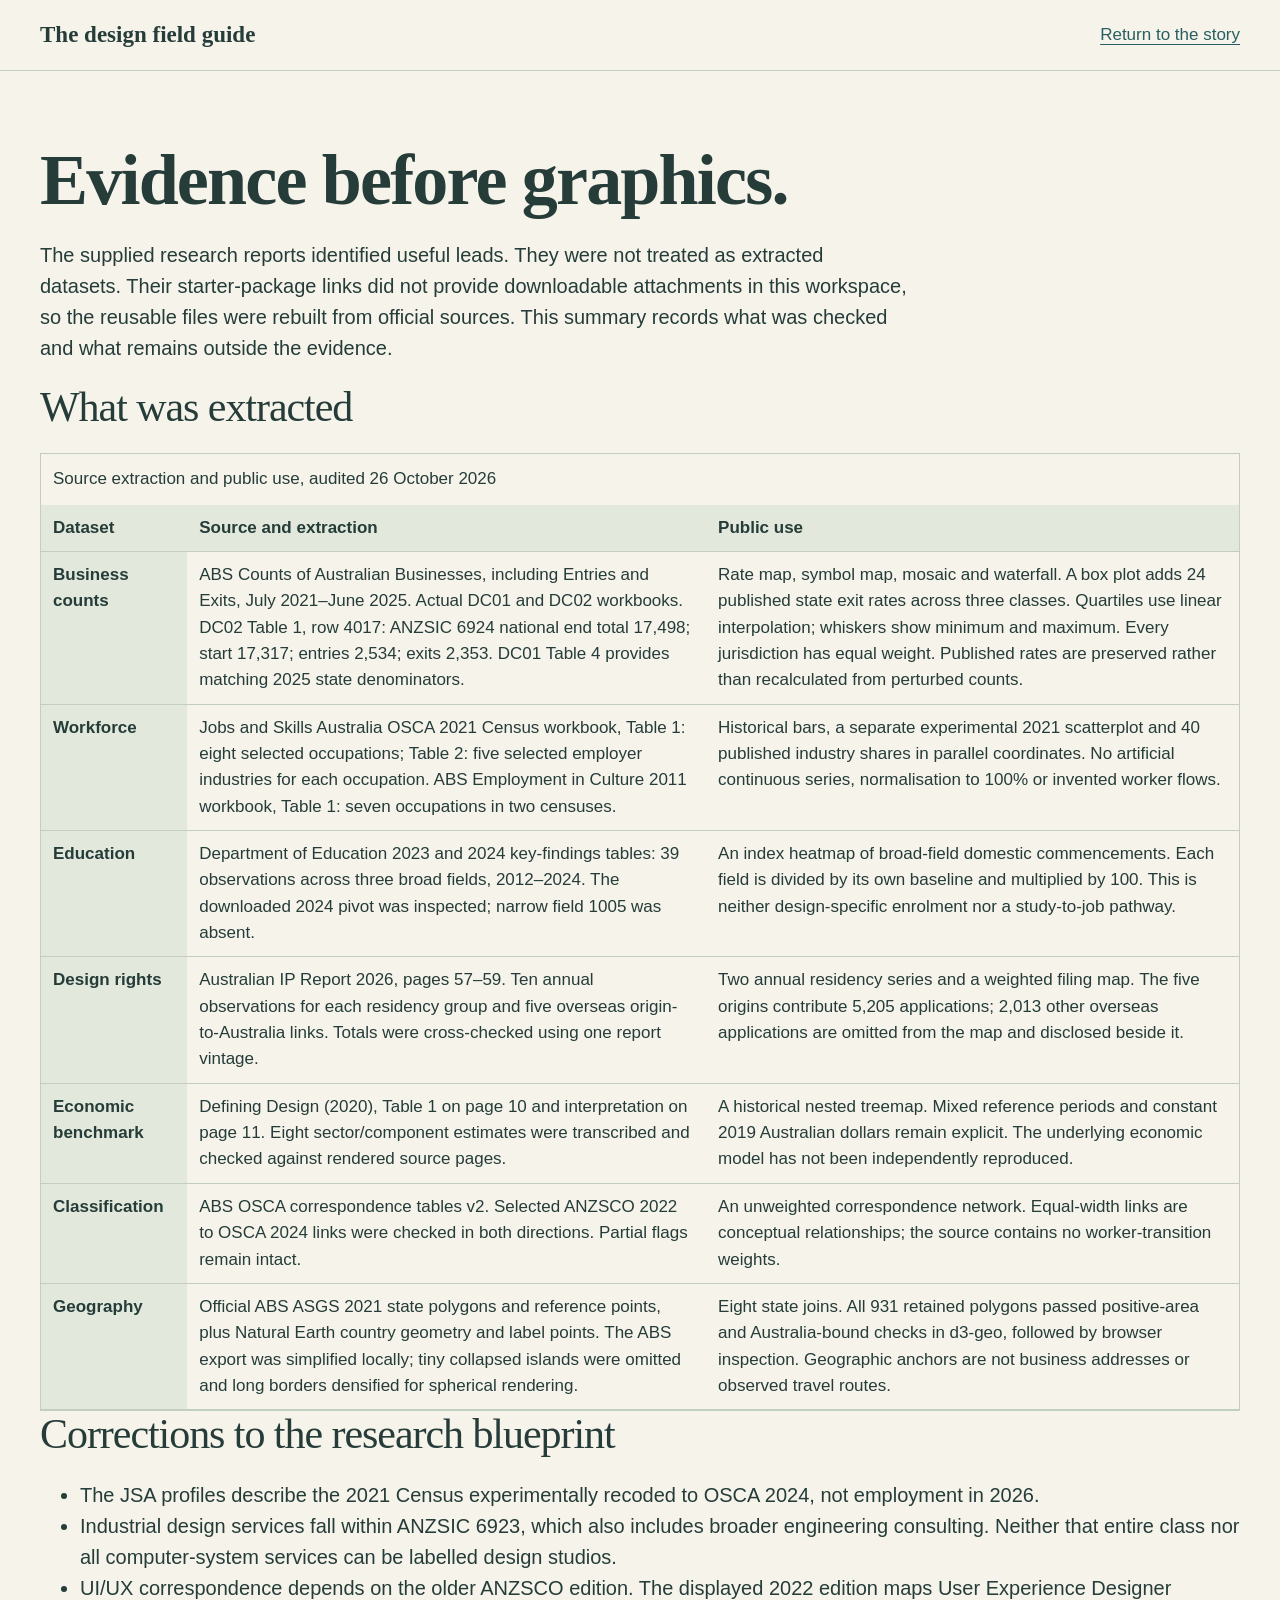
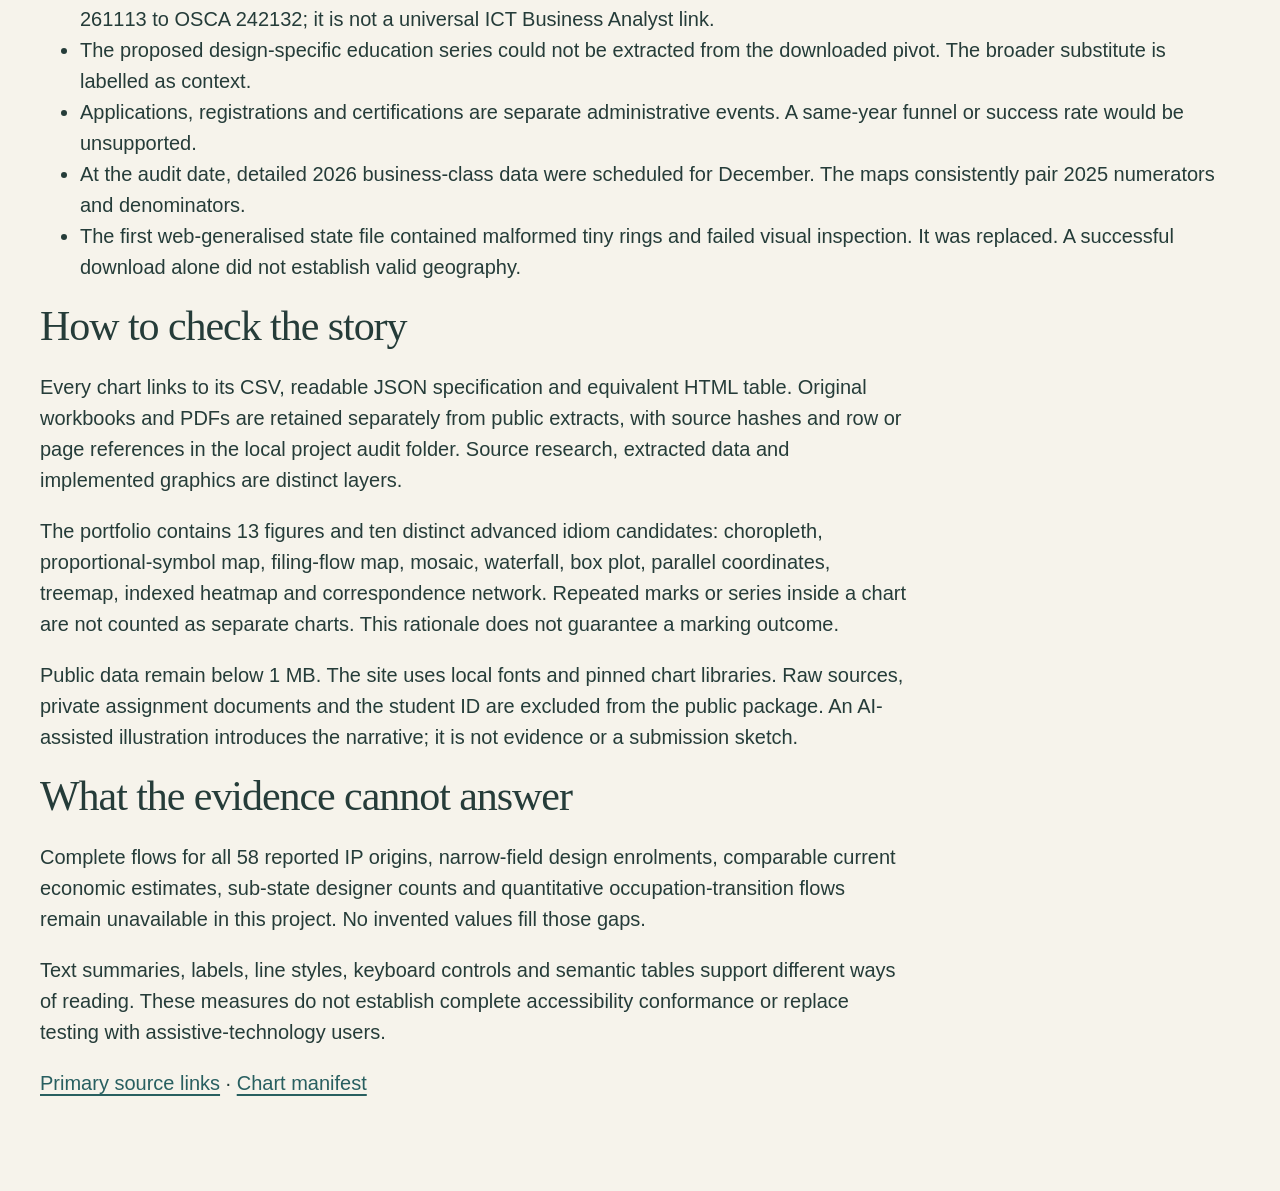
==== audit-summary.html @ c47e304c "Publish the field guide page and source documentation" ====
<!doctype html>
<html lang="en"><head><meta charset="utf-8"><meta name="viewport" content="width=device-width,initial-scale=1"><title>Evidence and limitations — Behind everyday design</title><link rel="stylesheet" href="styles.css"></head>
<body><a class="skip" href="#audit">Skip to the audit</a><header class="masthead"><a class="brand" href="index.html">The design field guide</a><a href="index.html">Return to the story</a></header>
<main id="audit" class="methods"><h1 style="font-size:clamp(42px,6vw,72px)">Evidence before graphics.</h1><p>The supplied research reports identified useful leads. They were not treated as extracted datasets. Their starter-package links did not provide downloadable attachments in this workspace, so the reusable files were rebuilt from official sources. This summary records what was checked and what remains outside the evidence.</p>
<h2>What was extracted</h2><div class="table-scroll" style="max-height:none" role="region" aria-label="Dataset provenance table" tabindex="0"><table><caption>Source extraction and public use, audited 26 October 2026</caption><thead><tr><th scope="col">Dataset</th><th scope="col">Source and extraction</th><th scope="col">Public use</th></tr></thead><tbody>
<tr><th scope="row">Business counts</th><td>ABS Counts of Australian Businesses, including Entries and Exits, July 2021–June 2025. Actual DC01 and DC02 workbooks. DC02 Table 1, row 4017: ANZSIC 6924 national end total 17,498; start 17,317; entries 2,534; exits 2,353. DC01 Table 4 provides matching 2025 state denominators.</td><td>Rate map, symbol map, mosaic and waterfall. A box plot adds 24 published state exit rates across three classes. Quartiles use linear interpolation; whiskers show minimum and maximum. Every jurisdiction has equal weight. Published rates are preserved rather than recalculated from perturbed counts.</td></tr>
<tr><th scope="row">Workforce</th><td>Jobs and Skills Australia OSCA 2021 Census workbook, Table 1: eight selected occupations; Table 2: five selected employer industries for each occupation. ABS Employment in Culture 2011 workbook, Table 1: seven occupations in two censuses.</td><td>Historical bars, a separate experimental 2021 scatterplot and 40 published industry shares in parallel coordinates. No artificial continuous series, normalisation to 100% or invented worker flows.</td></tr>
<tr><th scope="row">Education</th><td>Department of Education 2023 and 2024 key-findings tables: 39 observations across three broad fields, 2012–2024. The downloaded 2024 pivot was inspected; narrow field 1005 was absent.</td><td>An index heatmap of broad-field domestic commencements. Each field is divided by its own baseline and multiplied by 100. This is neither design-specific enrolment nor a study-to-job pathway.</td></tr>
<tr><th scope="row">Design rights</th><td>Australian IP Report 2026, pages 57–59. Ten annual observations for each residency group and five overseas origin-to-Australia links. Totals were cross-checked using one report vintage.</td><td>Two annual residency series and a weighted filing map. The five origins contribute 5,205 applications; 2,013 other overseas applications are omitted from the map and disclosed beside it.</td></tr>
<tr><th scope="row">Economic benchmark</th><td>Defining Design (2020), Table 1 on page 10 and interpretation on page 11. Eight sector/component estimates were transcribed and checked against rendered source pages.</td><td>A historical nested treemap. Mixed reference periods and constant 2019 Australian dollars remain explicit. The underlying economic model has not been independently reproduced.</td></tr>
<tr><th scope="row">Classification</th><td>ABS OSCA correspondence tables v2. Selected ANZSCO 2022 to OSCA 2024 links were checked in both directions. Partial flags remain intact.</td><td>An unweighted correspondence network. Equal-width links are conceptual relationships; the source contains no worker-transition weights.</td></tr>
<tr><th scope="row">Geography</th><td>Official ABS ASGS 2021 state polygons and reference points, plus Natural Earth country geometry and label points. The ABS export was simplified locally; tiny collapsed islands were omitted and long borders densified for spherical rendering.</td><td>Eight state joins. All 931 retained polygons passed positive-area and Australia-bound checks in d3-geo, followed by browser inspection. Geographic anchors are not business addresses or observed travel routes.</td></tr>
</tbody></table></div>
<h2>Corrections to the research blueprint</h2><ul>
<li>The JSA profiles describe the 2021 Census experimentally recoded to OSCA 2024, not employment in 2026.</li>
<li>Industrial design services fall within ANZSIC 6923, which also includes broader engineering consulting. Neither that entire class nor all computer-system services can be labelled design studios.</li>
<li>UI/UX correspondence depends on the older ANZSCO edition. The displayed 2022 edition maps User Experience Designer 261113 to OSCA 242132; it is not a universal ICT Business Analyst link.</li>
<li>The proposed design-specific education series could not be extracted from the downloaded pivot. The broader substitute is labelled as context.</li>
<li>Applications, registrations and certifications are separate administrative events. A same-year funnel or success rate would be unsupported.</li>
<li>At the audit date, detailed 2026 business-class data were scheduled for December. The maps consistently pair 2025 numerators and denominators.</li>
<li>The first web-generalised state file contained malformed tiny rings and failed visual inspection. It was replaced. A successful download alone did not establish valid geography.</li>
</ul>
<h2>How to check the story</h2><p>Every chart links to its CSV, readable JSON specification and equivalent HTML table. Original workbooks and PDFs are retained separately from public extracts, with source hashes and row or page references in the local project audit folder. Source research, extracted data and implemented graphics are distinct layers.</p><p>The portfolio contains 13 figures and ten distinct advanced idiom candidates: choropleth, proportional-symbol map, filing-flow map, mosaic, waterfall, box plot, parallel coordinates, treemap, indexed heatmap and correspondence network. Repeated marks or series inside a chart are not counted as separate charts. This rationale does not guarantee a marking outcome.</p><p>Public data remain below 1 MB. The site uses local fonts and pinned chart libraries. Raw sources, private assignment documents and the student ID are excluded from the public package. An AI-assisted illustration introduces the narrative; it is not evidence or a submission sketch.</p><h2>What the evidence cannot answer</h2><p>Complete flows for all 58 reported IP origins, narrow-field design enrolments, comparable current economic estimates, sub-state designer counts and quantitative occupation-transition flows remain unavailable in this project. No invented values fill those gaps.</p><p>Text summaries, labels, line styles, keyboard controls and semantic tables support different ways of reading. These measures do not establish complete accessibility conformance or replace testing with assistive-technology users.</p><p><a href="index.html#sources">Primary source links</a> · <a href="chart-manifest.json">Chart manifest</a></p></main></body></html>
---- styles.css ----
@font-face{font-family:Alegreya;src:url('assets/Alegreya-variable.ttf') format('truetype');font-weight:100 900;font-display:swap}
@font-face{font-family:'Source Sans 3';src:url('assets/SourceSans3-Regular.ttf') format('truetype');font-weight:400;font-display:swap}
:root{--ink:#253c39;--muted:#50615b;--accent:#285f60;--ochre:#956125;--plum:#775264;--paper:#f6f3eb;--plate:#fffdf7;--sage:#e2e8dc;--rose:#eee1d9;--line:#c2cdc3;--heading:Alegreya,Georgia,serif;--body:'Source Sans 3',sans-serif}
*{box-sizing:border-box}html{scroll-behavior:auto;scroll-padding-top:24px;scrollbar-color:#7a8d81 var(--paper)}body{margin:0;background:var(--paper);color:var(--ink);font:22px/1.55 var(--body);caret-color:var(--accent)}::selection{color:#fffdf7;background:var(--accent)}a{color:var(--accent);text-underline-offset:4px}a:hover{text-decoration-thickness:2px}a:focus-visible,summary:focus-visible,select:focus-visible,[tabindex]:focus-visible{outline:3px solid var(--ochre);outline-offset:5px}.skip{position:absolute;left:1rem;top:-100px;background:var(--plate);padding:12px;z-index:20}.skip:focus{top:1rem}.masthead,main,footer{max-width:1440px;margin:auto}.masthead{display:flex;align-items:center;justify-content:space-between;gap:24px;margin-inline:auto;padding:22px 40px;border-bottom:1px solid var(--line);font-size:17px}.brand{font:600 23px var(--heading);color:var(--ink);text-decoration:none}.masthead>span{color:var(--muted)}
h1,h2,h3{font-family:var(--heading);font-weight:500;line-height:1.12;letter-spacing:-.025em;margin:0 0 22px;text-wrap:balance}h1{font-size:clamp(64px,6.6vw,96px);line-height:1.04;font-weight:550}h1 em{color:var(--accent);font-style:normal}h2{font-size:clamp(38px,4vw,58px)}h3{font-size:33px;line-height:1.2}.hero{display:grid;grid-template-columns:.9fr 1.1fr;gap:56px;align-items:center;padding:64px 40px 56px}.hero-copy>p{max-width:40ch}.subtitle{font-size:20px;margin:24px 0;color:var(--muted)}.dek{font-size:27px;line-height:1.4;margin:24px 0}.hero-copy>p:not(.dek):not(.subtitle){font-size:21px}.hero-art{margin:0}.hero-art img{display:block;width:100%;height:640px;object-fit:cover;object-position:51% center}.hero-art figcaption{font-size:15px;max-width:52ch;margin-top:10px}.jump{display:inline-block;font-weight:bold;text-decoration:none;border-bottom:1px solid var(--accent);padding:12px 0;margin-top:6px;font-size:20px}.jump span{margin-left:12px}.chapters{display:flex;flex-wrap:wrap;gap:12px 28px;align-items:center;border-block:1px solid var(--line);padding:20px 40px;font-size:19px}.chapters>span{font-family:var(--heading);color:var(--muted);margin-right:auto}.chapters a{color:var(--ink);text-decoration:none;padding:3px 0}.chapters a:hover{text-decoration:underline}.intro{padding:52px 40px;background:var(--sage);margin-top:48px}.intro-lead{display:grid;grid-template-columns:1fr 1.35fr;gap:64px;align-items:center}.intro-lead p{max-width:55ch;margin:0}.intro h2{margin:0}.definitions{display:grid;grid-template-columns:repeat(3,1fr);gap:44px;margin:40px 0 28px}.definitions>div{border-top:1px solid #a7b8a8;padding-top:20px}.definitions dt{font:500 29px/1.3 var(--heading)}.definitions dt span{display:block;font:18px var(--body);color:var(--muted);margin-top:10px}.definitions dd{margin:14px 0 0;font-size:21px}.definition-rule{font-size:19px;margin:0;border-top:1px solid #a7b8a8;padding-top:20px}.chapter{padding:88px 40px 0}.chapter-head{max-width:1000px;margin:0 0 44px}.chapter-head h2{max-width:22ch}.chapter-head p{max-width:65ch;font-size:24px;margin-bottom:0}.two{display:grid;grid-template-columns:minmax(0,1fr) minmax(0,1fr);gap:36px;align-items:start}.chart-card{min-width:0;background:var(--plate);padding:28px 24px 22px;border-top:1px solid var(--ink);margin-bottom:32px}.chart-card>p{font-size:21px;margin-top:0;max-width:68ch}.chart-card h3{margin-bottom:14px;max-width:38ch}.chart-card .figure-meta{font-size:17px;color:var(--muted);margin-bottom:20px}.wide{padding:32px;}.how{font-size:19px!important;color:var(--muted);max-width:72ch}.chart-card>figure{margin:24px 0 0}.chart{width:100%;min-height:240px}.chart svg{display:block;max-width:100%;height:auto}.vega-embed{width:100%;padding:0!important}.vega-embed summary{display:none}figcaption{font-size:18px;line-height:1.55;color:var(--muted);margin-top:18px;max-width:78ch}figcaption a{color:var(--accent)}.quiet{color:var(--muted);font-size:18px}.note{padding:24px 28px;margin:0 0 36px;background:var(--sage);font-size:20px;line-height:1.55;max-width:80ch}.emphasis{background:var(--rose)}.margin-note{font-size:19px!important;border-top:1px solid var(--line);padding-top:16px;color:var(--muted);margin-bottom:0}.bridge{font:400 27px/1.45 var(--heading);max-width:55ch;margin:8px 0 0;padding:24px 0;border-bottom:1px solid var(--line);color:var(--accent)}.chart-tools{border-top:1px solid var(--line);margin-top:20px;padding-top:10px;font-size:18px}.chart-tools>p{display:flex;gap:18px;flex-wrap:wrap;margin:10px 0 0}.chart-tools summary,.economy-key summary{cursor:pointer;color:var(--accent);font-weight:bold;padding:8px 0;min-height:44px}.table-scroll{max-width:100%;overflow:auto;margin-top:14px;max-height:440px;border:1px solid var(--line)}table{border-collapse:collapse;width:100%;font-size:17px;font-variant-numeric:tabular-nums}th,td{text-align:left;padding:10px 12px;vertical-align:top;border-bottom:1px solid var(--line)}th{background:var(--sage);position:sticky;top:0;z-index:1}td{min-width:65px}caption{text-align:left;padding:12px}.control{display:flex;gap:12px;align-items:center;flex-wrap:wrap;font-size:19px;margin:24px 0;padding:16px 0;border-block:1px solid var(--line)}.control label{font-weight:bold}select{font:inherit;max-width:100%;min-height:48px;padding:10px 32px 10px 12px;border:1px solid #6d8577;border-radius:0;background:var(--plate);color:var(--ink)}.control span{color:var(--muted);font-size:18px;flex:1;min-width:220px}.origin-list{display:grid;grid-template-columns:repeat(5,1fr);gap:20px;border-top:1px solid var(--line);margin-top:22px}.origin-list p{display:flex;flex-direction:column;font-size:18px;margin:18px 0 0}.origin-list b{font-family:var(--heading);font-weight:500;font-size:32px}.economy-key{font-size:18px;margin-top:16px;max-width:76ch}.economy-key p{margin:8px 0}.closing{background:var(--ink);color:var(--plate);padding:56px;margin-top:56px}.closing h2{max-width:25ch}.closing p{max-width:64ch;font-size:24px}.closing p:last-child{margin-bottom:0}.methods{padding:72px 40px;font-size:20px}.methods>p{max-width:78ch}.methods h3{font-size:28px;margin-top:22px}.methods h2{font-size:42px}.methods .two p{max-width:62ch}.source-register{margin-top:32px;border-block:1px solid var(--line);padding:18px 0;max-width:90ch}.source-register summary{cursor:pointer;font-weight:bold;min-height:44px}.source-register li{margin:14px 0}.source-register ol{padding-left:26px}footer{border-top:1px solid var(--line);display:flex;justify-content:space-between;align-items:center;gap:20px;padding:26px 40px;font-size:17px}footer>span{font-family:var(--heading);font-size:21px}footer p{margin:0}.chart-error{padding:20px;background:var(--rose);border:1px solid var(--ochre);font-size:19px}#vega-tooltip-element{font-family:var(--body);font-size:18px!important;max-width:min(380px,90vw);color:var(--ink)}
@media(max-width:1199px){.two{grid-template-columns:1fr}.masthead>span{display:none}.hero{gap:32px}.hero-art img{height:580px}.chapter{padding-top:64px}.chart-card{padding:26px}.origin-list{grid-template-columns:repeat(3,1fr)}}
@media(max-width:900px){.hero{grid-template-columns:1fr;padding-top:40px;gap:30px}.hero h1{font-size:clamp(64px,9vw,84px)}.hero h1 br{display:none}.hero h1 br:after{content:' '}.hero-copy>p{max-width:60ch}.hero-art img{height:auto;aspect-ratio:3/2}.intro-lead{grid-template-columns:1fr;gap:24px}.intro-lead br{display:none}.intro h2{max-width:20ch}.definitions{gap:24px}.chapter-head p{font-size:23px}}
@media(max-width:650px){.definitions{grid-template-columns:1fr;gap:20px}.definitions dt span{display:inline;margin-left:12px}.definitions dd{margin-top:8px}.chapters>span{flex-basis:100%}.chapter-head{margin-bottom:28px}.chart-card{padding:22px 18px}.chart-card h3{font-size:30px}.closing{padding:32px}.origin-list{grid-template-columns:repeat(2,1fr)}.control{display:block}.control select{margin:10px 0}.control span{display:block}.methods{font-size:20px}footer{align-items:start;flex-direction:column;gap:10px}}
@media(max-width:520px){body{font-size:20px}.masthead,.hero,.chapters,.intro,.chapter,.methods,footer{padding-left:20px;padding-right:20px}.masthead{font-size:16px;gap:20px}.brand{font-size:21px;max-width:145px}.masthead>a:last-child{max-width:100px;text-align:right}.hero h1{font-size:66px}.hero h1 br{display:initial}.hero .subtitle{font-size:19px}.dek{font-size:24px}.hero-art figcaption{font-size:15px}.hero{padding-bottom:32px}.intro{margin-top:32px;padding-block:32px}.chapter{padding-top:54px}.chart-card{padding:22px 12px}.chart-card>p{font-size:20px}.chart-card h3{font-size:28px}.note{padding:20px;font-size:19px}.bridge{font-size:25px}.closing{padding:28px 24px}.closing p{font-size:22px}.methods h2{font-size:36px}.origin-list b{font-size:30px}}
@media(prefers-reduced-motion:reduce){html{scroll-behavior:auto}}
@media print{.chapters,.control,.chart-tools,.skip,.jump{display:none}.two{display:block}.chart-card{break-inside:avoid;margin-bottom:25px}.chapter{padding-top:20px}.hero{padding-top:20px}.hero-art img{height:300px}h1{font-size:70px}body{background:white}.closing{background:var(--sage);color:var(--ink)}}

.economy-key{padding:18px 0;border-bottom:1px solid var(--line)}
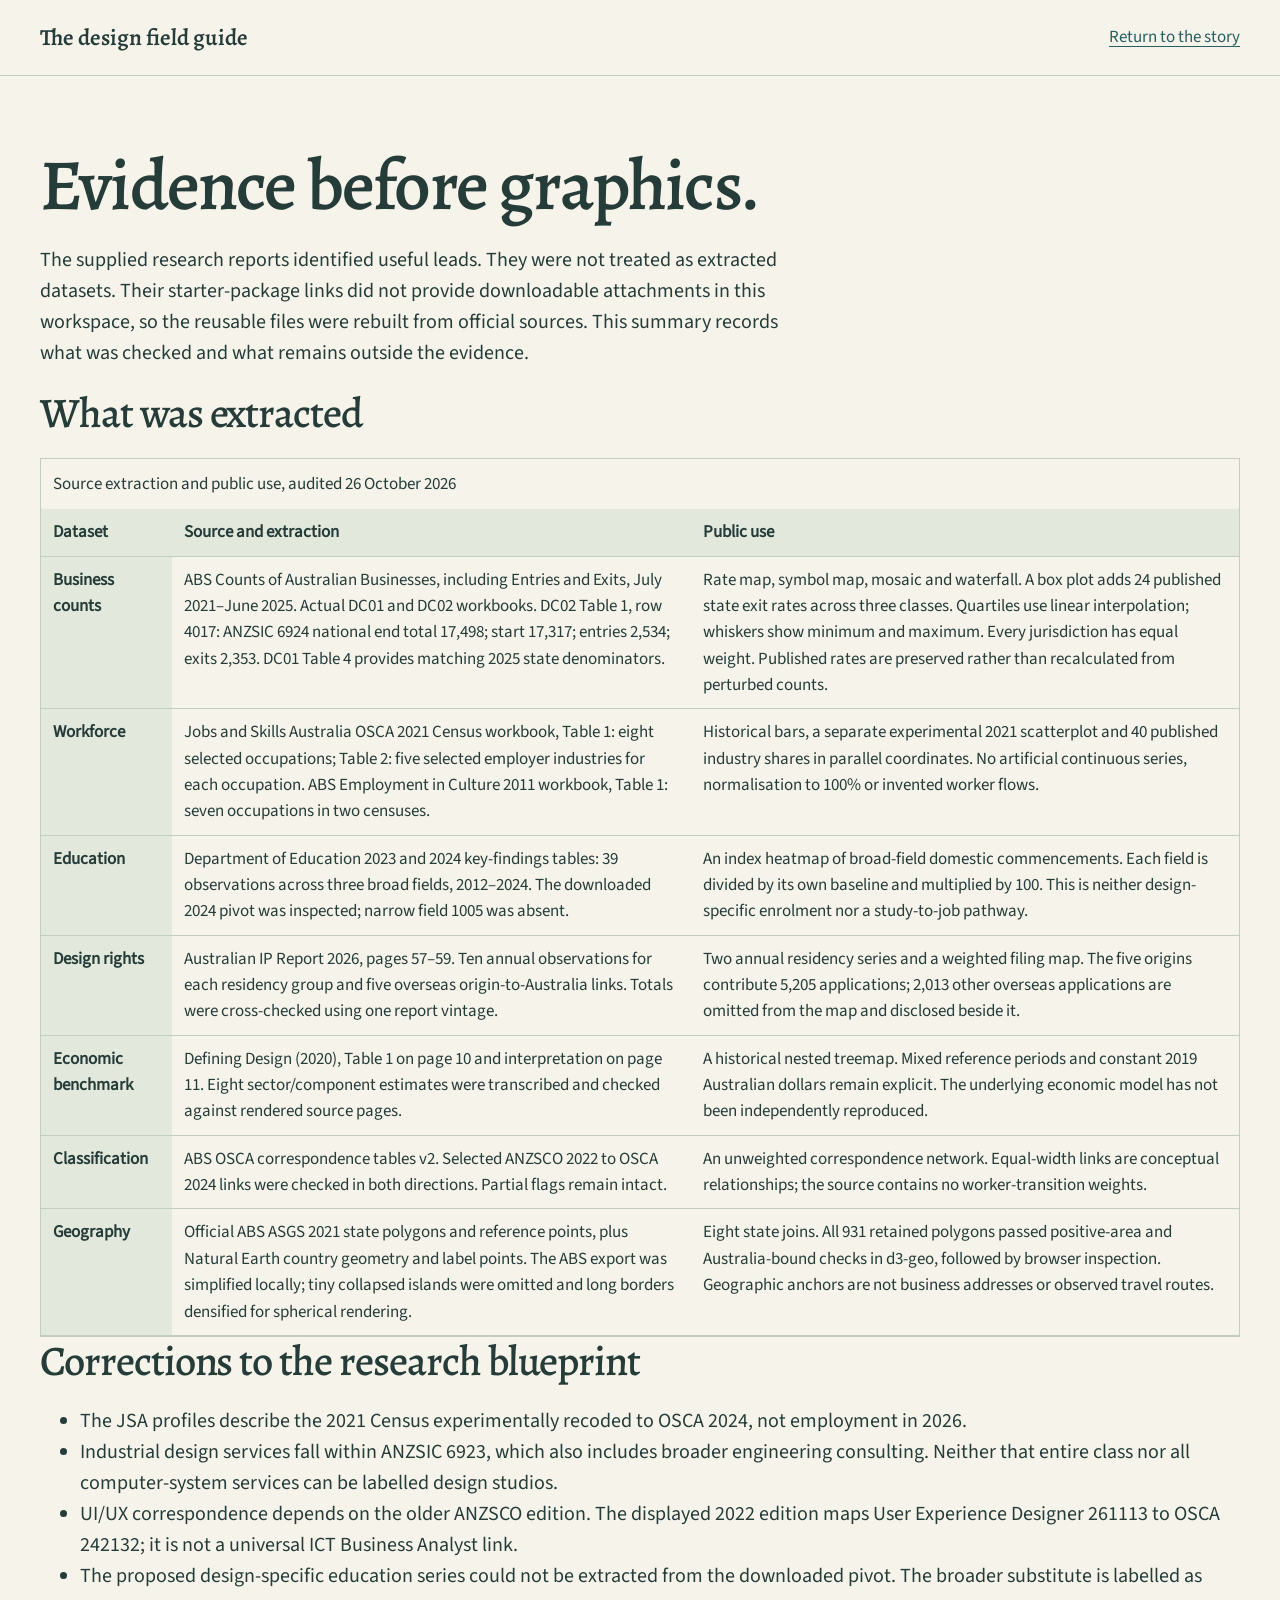
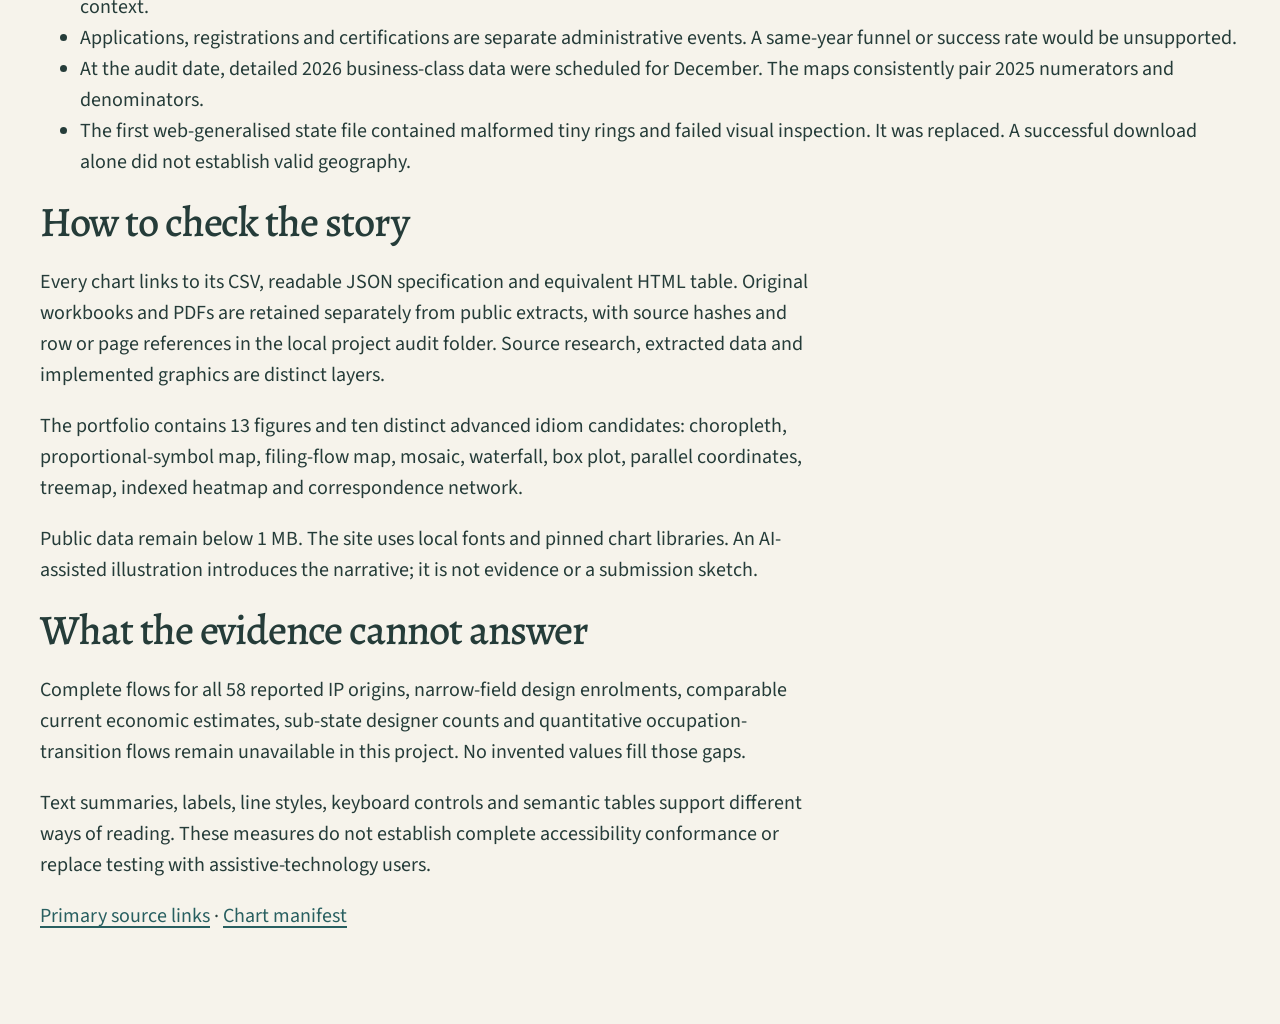
==== commit 83cfc023: "Simplify the public methodology summary" ====
--- a/audit-summary.html
+++ b/audit-summary.html
@@ -20,4 +20,4 @@
 <li>At the audit date, detailed 2026 business-class data were scheduled for December. The maps consistently pair 2025 numerators and denominators.</li>
 <li>The first web-generalised state file contained malformed tiny rings and failed visual inspection. It was replaced. A successful download alone did not establish valid geography.</li>
 </ul>
-<h2>How to check the story</h2><p>Every chart links to its CSV, readable JSON specification and equivalent HTML table. Original workbooks and PDFs are retained separately from public extracts, with source hashes and row or page references in the local project audit folder. Source research, extracted data and implemented graphics are distinct layers.</p><p>The portfolio contains 13 figures and ten distinct advanced idiom candidates: choropleth, proportional-symbol map, filing-flow map, mosaic, waterfall, box plot, parallel coordinates, treemap, indexed heatmap and correspondence network. Repeated marks or series inside a chart are not counted as separate charts. This rationale does not guarantee a marking outcome.</p><p>Public data remain below 1 MB. The site uses local fonts and pinned chart libraries. Raw sources, private assignment documents and the student ID are excluded from the public package. An AI-assisted illustration introduces the narrative; it is not evidence or a submission sketch.</p><h2>What the evidence cannot answer</h2><p>Complete flows for all 58 reported IP origins, narrow-field design enrolments, comparable current economic estimates, sub-state designer counts and quantitative occupation-transition flows remain unavailable in this project. No invented values fill those gaps.</p><p>Text summaries, labels, line styles, keyboard controls and semantic tables support different ways of reading. These measures do not establish complete accessibility conformance or replace testing with assistive-technology users.</p><p><a href="index.html#sources">Primary source links</a> · <a href="chart-manifest.json">Chart manifest</a></p></main></body></html>
+<h2>How to check the story</h2><p>Every chart links to its CSV, readable JSON specification and equivalent HTML table. Original workbooks and PDFs are retained separately from public extracts, with source hashes and row or page references in the local project audit folder. Source research, extracted data and implemented graphics are distinct layers.</p><p>The portfolio contains 13 figures and ten distinct advanced idiom candidates: choropleth, proportional-symbol map, filing-flow map, mosaic, waterfall, box plot, parallel coordinates, treemap, indexed heatmap and correspondence network.</p><p>Public data remain below 1 MB. The site uses local fonts and pinned chart libraries. An AI-assisted illustration introduces the narrative; it is not evidence or a submission sketch.</p><h2>What the evidence cannot answer</h2><p>Complete flows for all 58 reported IP origins, narrow-field design enrolments, comparable current economic estimates, sub-state designer counts and quantitative occupation-transition flows remain unavailable in this project. No invented values fill those gaps.</p><p>Text summaries, labels, line styles, keyboard controls and semantic tables support different ways of reading. These measures do not establish complete accessibility conformance or replace testing with assistive-technology users.</p><p><a href="index.html#sources">Primary source links</a> · <a href="chart-manifest.json">Chart manifest</a></p></main></body></html>
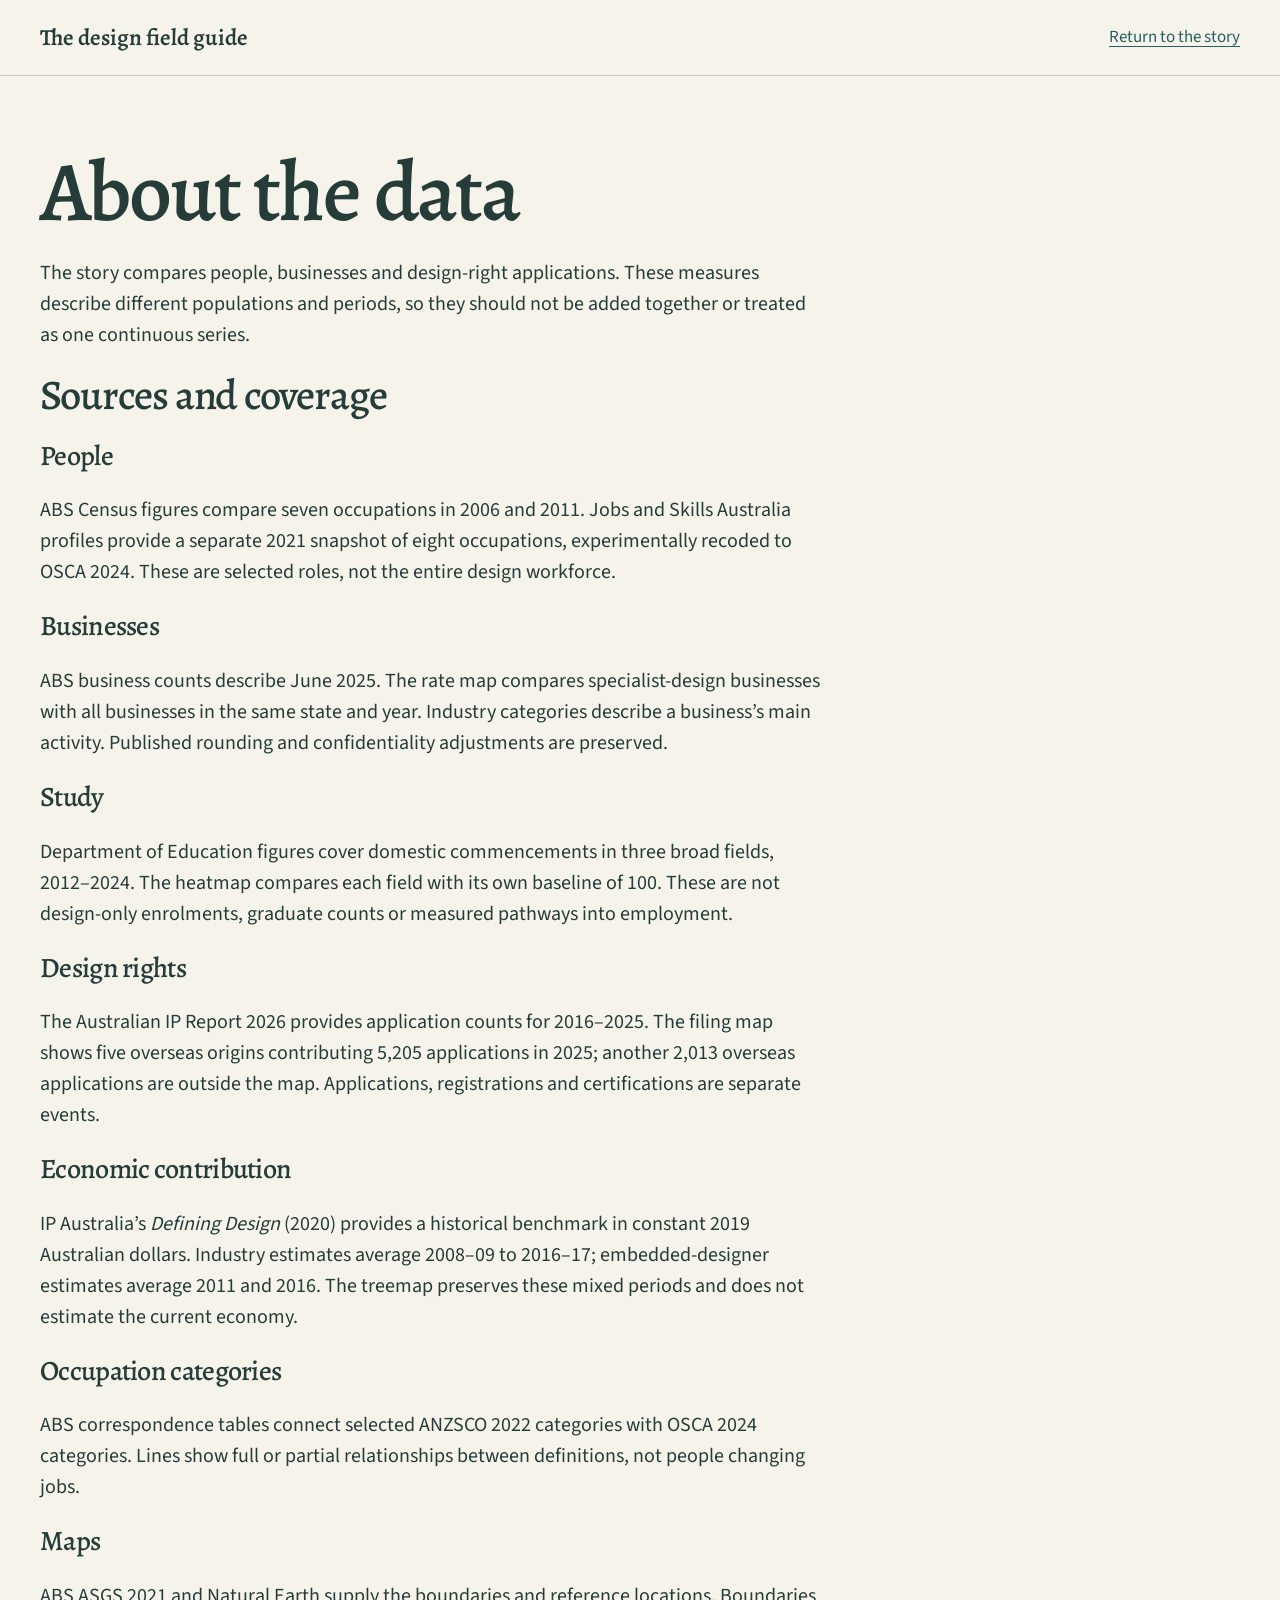
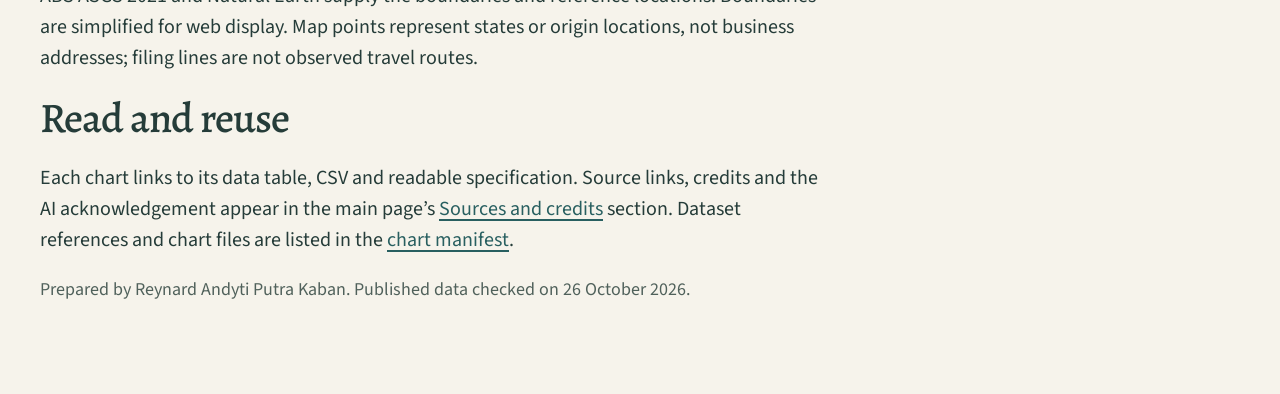
==== commit c71edfc0: "Simplify the public data notes and retain essential limitations" ====
--- a/audit-summary.html
+++ b/audit-summary.html
@@ -1,23 +1,25 @@
 <!doctype html>
-<html lang="en"><head><meta charset="utf-8"><meta name="viewport" content="width=device-width,initial-scale=1"><title>Evidence and limitations — Behind everyday design</title><link rel="stylesheet" href="styles.css"></head>
-<body><a class="skip" href="#audit">Skip to the audit</a><header class="masthead"><a class="brand" href="index.html">The design field guide</a><a href="index.html">Return to the story</a></header>
-<main id="audit" class="methods"><h1 style="font-size:clamp(42px,6vw,72px)">Evidence before graphics.</h1><p>The supplied research reports identified useful leads. They were not treated as extracted datasets. Their starter-package links did not provide downloadable attachments in this workspace, so the reusable files were rebuilt from official sources. This summary records what was checked and what remains outside the evidence.</p>
-<h2>What was extracted</h2><div class="table-scroll" style="max-height:none" role="region" aria-label="Dataset provenance table" tabindex="0"><table><caption>Source extraction and public use, audited 26 October 2026</caption><thead><tr><th scope="col">Dataset</th><th scope="col">Source and extraction</th><th scope="col">Public use</th></tr></thead><tbody>
-<tr><th scope="row">Business counts</th><td>ABS Counts of Australian Businesses, including Entries and Exits, July 2021–June 2025. Actual DC01 and DC02 workbooks. DC02 Table 1, row 4017: ANZSIC 6924 national end total 17,498; start 17,317; entries 2,534; exits 2,353. DC01 Table 4 provides matching 2025 state denominators.</td><td>Rate map, symbol map, mosaic and waterfall. A box plot adds 24 published state exit rates across three classes. Quartiles use linear interpolation; whiskers show minimum and maximum. Every jurisdiction has equal weight. Published rates are preserved rather than recalculated from perturbed counts.</td></tr>
-<tr><th scope="row">Workforce</th><td>Jobs and Skills Australia OSCA 2021 Census workbook, Table 1: eight selected occupations; Table 2: five selected employer industries for each occupation. ABS Employment in Culture 2011 workbook, Table 1: seven occupations in two censuses.</td><td>Historical bars, a separate experimental 2021 scatterplot and 40 published industry shares in parallel coordinates. No artificial continuous series, normalisation to 100% or invented worker flows.</td></tr>
-<tr><th scope="row">Education</th><td>Department of Education 2023 and 2024 key-findings tables: 39 observations across three broad fields, 2012–2024. The downloaded 2024 pivot was inspected; narrow field 1005 was absent.</td><td>An index heatmap of broad-field domestic commencements. Each field is divided by its own baseline and multiplied by 100. This is neither design-specific enrolment nor a study-to-job pathway.</td></tr>
-<tr><th scope="row">Design rights</th><td>Australian IP Report 2026, pages 57–59. Ten annual observations for each residency group and five overseas origin-to-Australia links. Totals were cross-checked using one report vintage.</td><td>Two annual residency series and a weighted filing map. The five origins contribute 5,205 applications; 2,013 other overseas applications are omitted from the map and disclosed beside it.</td></tr>
-<tr><th scope="row">Economic benchmark</th><td>Defining Design (2020), Table 1 on page 10 and interpretation on page 11. Eight sector/component estimates were transcribed and checked against rendered source pages.</td><td>A historical nested treemap. Mixed reference periods and constant 2019 Australian dollars remain explicit. The underlying economic model has not been independently reproduced.</td></tr>
-<tr><th scope="row">Classification</th><td>ABS OSCA correspondence tables v2. Selected ANZSCO 2022 to OSCA 2024 links were checked in both directions. Partial flags remain intact.</td><td>An unweighted correspondence network. Equal-width links are conceptual relationships; the source contains no worker-transition weights.</td></tr>
-<tr><th scope="row">Geography</th><td>Official ABS ASGS 2021 state polygons and reference points, plus Natural Earth country geometry and label points. The ABS export was simplified locally; tiny collapsed islands were omitted and long borders densified for spherical rendering.</td><td>Eight state joins. All 931 retained polygons passed positive-area and Australia-bound checks in d3-geo, followed by browser inspection. Geographic anchors are not business addresses or observed travel routes.</td></tr>
-</tbody></table></div>
-<h2>Corrections to the research blueprint</h2><ul>
-<li>The JSA profiles describe the 2021 Census experimentally recoded to OSCA 2024, not employment in 2026.</li>
-<li>Industrial design services fall within ANZSIC 6923, which also includes broader engineering consulting. Neither that entire class nor all computer-system services can be labelled design studios.</li>
-<li>UI/UX correspondence depends on the older ANZSCO edition. The displayed 2022 edition maps User Experience Designer 261113 to OSCA 242132; it is not a universal ICT Business Analyst link.</li>
-<li>The proposed design-specific education series could not be extracted from the downloaded pivot. The broader substitute is labelled as context.</li>
-<li>Applications, registrations and certifications are separate administrative events. A same-year funnel or success rate would be unsupported.</li>
-<li>At the audit date, detailed 2026 business-class data were scheduled for December. The maps consistently pair 2025 numerators and denominators.</li>
-<li>The first web-generalised state file contained malformed tiny rings and failed visual inspection. It was replaced. A successful download alone did not establish valid geography.</li>
-</ul>
-<h2>How to check the story</h2><p>Every chart links to its CSV, readable JSON specification and equivalent HTML table. Original workbooks and PDFs are retained separately from public extracts, with source hashes and row or page references in the local project audit folder. Source research, extracted data and implemented graphics are distinct layers.</p><p>The portfolio contains 13 figures and ten distinct advanced idiom candidates: choropleth, proportional-symbol map, filing-flow map, mosaic, waterfall, box plot, parallel coordinates, treemap, indexed heatmap and correspondence network.</p><p>Public data remain below 1 MB. The site uses local fonts and pinned chart libraries. An AI-assisted illustration introduces the narrative; it is not evidence or a submission sketch.</p><h2>What the evidence cannot answer</h2><p>Complete flows for all 58 reported IP origins, narrow-field design enrolments, comparable current economic estimates, sub-state designer counts and quantitative occupation-transition flows remain unavailable in this project. No invented values fill those gaps.</p><p>Text summaries, labels, line styles, keyboard controls and semantic tables support different ways of reading. These measures do not establish complete accessibility conformance or replace testing with assistive-technology users.</p><p><a href="index.html#sources">Primary source links</a> · <a href="chart-manifest.json">Chart manifest</a></p></main></body></html>
+<html lang="en"><head><meta charset="utf-8"><meta name="viewport" content="width=device-width,initial-scale=1"><title>About the data: Behind everyday design</title><link rel="stylesheet" href="styles.css"></head>
+<body><a class="skip" href="#about-data">Skip to the data notes</a><header class="masthead"><a class="brand" href="index.html">The design field guide</a><a href="index.html">Return to the story</a></header>
+<main id="about-data" class="methods data-guide">
+<h1>About the data</h1>
+<p>The story compares people, businesses and design-right applications. These measures describe different populations and periods, so they should not be added together or treated as one continuous series.</p>
+<h2>Sources and coverage</h2>
+<h3>People</h3>
+<p>ABS Census figures compare seven occupations in 2006 and 2011. Jobs and Skills Australia profiles provide a separate 2021 snapshot of eight occupations, experimentally recoded to OSCA 2024. These are selected roles, not the entire design workforce.</p>
+<h3>Businesses</h3>
+<p>ABS business counts describe June 2025. The rate map compares specialist-design businesses with all businesses in the same state and year. Industry categories describe a business’s main activity. Published rounding and confidentiality adjustments are preserved.</p>
+<h3>Study</h3>
+<p>Department of Education figures cover domestic commencements in three broad fields, 2012–2024. The heatmap compares each field with its own baseline of 100. These are not design-only enrolments, graduate counts or measured pathways into employment.</p>
+<h3>Design rights</h3>
+<p>The Australian IP Report 2026 provides application counts for 2016–2025. The filing map shows five overseas origins contributing 5,205 applications in 2025; another 2,013 overseas applications are outside the map. Applications, registrations and certifications are separate events.</p>
+<h3>Economic contribution</h3>
+<p>IP Australia’s <em>Defining Design</em> (2020) provides a historical benchmark in constant 2019 Australian dollars. Industry estimates average 2008–09 to 2016–17; embedded-designer estimates average 2011 and 2016. The treemap preserves these mixed periods and does not estimate the current economy.</p>
+<h3>Occupation categories</h3>
+<p>ABS correspondence tables connect selected ANZSCO 2022 categories with OSCA 2024 categories. Lines show full or partial relationships between definitions, not people changing jobs.</p>
+<h3>Maps</h3>
+<p>ABS ASGS 2021 and Natural Earth supply the boundaries and reference locations. Boundaries are simplified for web display. Map points represent states or origin locations, not business addresses; filing lines are not observed travel routes.</p>
+<h2>Read and reuse</h2>
+<p>Each chart links to its data table, CSV and readable specification. Source links, credits and the AI acknowledgement appear in the main page’s <a href="index.html#sources">Sources and credits</a> section. Dataset references and chart files are listed in the <a href="chart-manifest.json">chart manifest</a>.</p>
+<p class="quiet">Prepared by Reynard Andyti Putra Kaban. Published data checked on 26 October 2026.</p>
+</main></body></html>
--- a/styles.css
+++ b/styles.css
@@ -11,3 +11,14 @@
 @media print{.chapters,.control,.chart-tools,.skip,.jump{display:none}.two{display:block}.chart-card{break-inside:avoid;margin-bottom:25px}.chapter{padding-top:20px}.hero{padding-top:20px}.hero-art img{height:300px}h1{font-size:70px}body{background:white}.closing{background:var(--sage);color:var(--ink)}}
 
 .economy-key{padding:18px 0;border-bottom:1px solid var(--line)}
+
+/* Exact values stay readable when geographic symbols or area cells are small. */
+.chart-reading-note{margin-top:18px;padding-top:16px;border-top:1px solid var(--line);font-size:18px;color:var(--muted);max-width:76ch}
+.chart-reading-note p{margin:0 0 10px}
+.map-counts{margin:0;font-variant-numeric:tabular-nums;color:var(--ink)}
+.map-counts>div{display:grid;grid-template-columns:minmax(0,1fr) auto;gap:16px;padding:6px 0;border-bottom:1px solid var(--line)}
+.map-counts dd{margin:0;font-weight:bold}
+.data-link{display:block;max-width:100%;min-height:44px;padding:10px 0;border:0;background:transparent;color:var(--accent);font:inherit;text-align:left;text-decoration:underline;text-underline-offset:4px;cursor:pointer}
+.data-link:hover{text-decoration-thickness:2px}
+.data-link:focus-visible{outline:3px solid var(--ochre);outline-offset:5px}
+@media print{.data-link{display:none}}
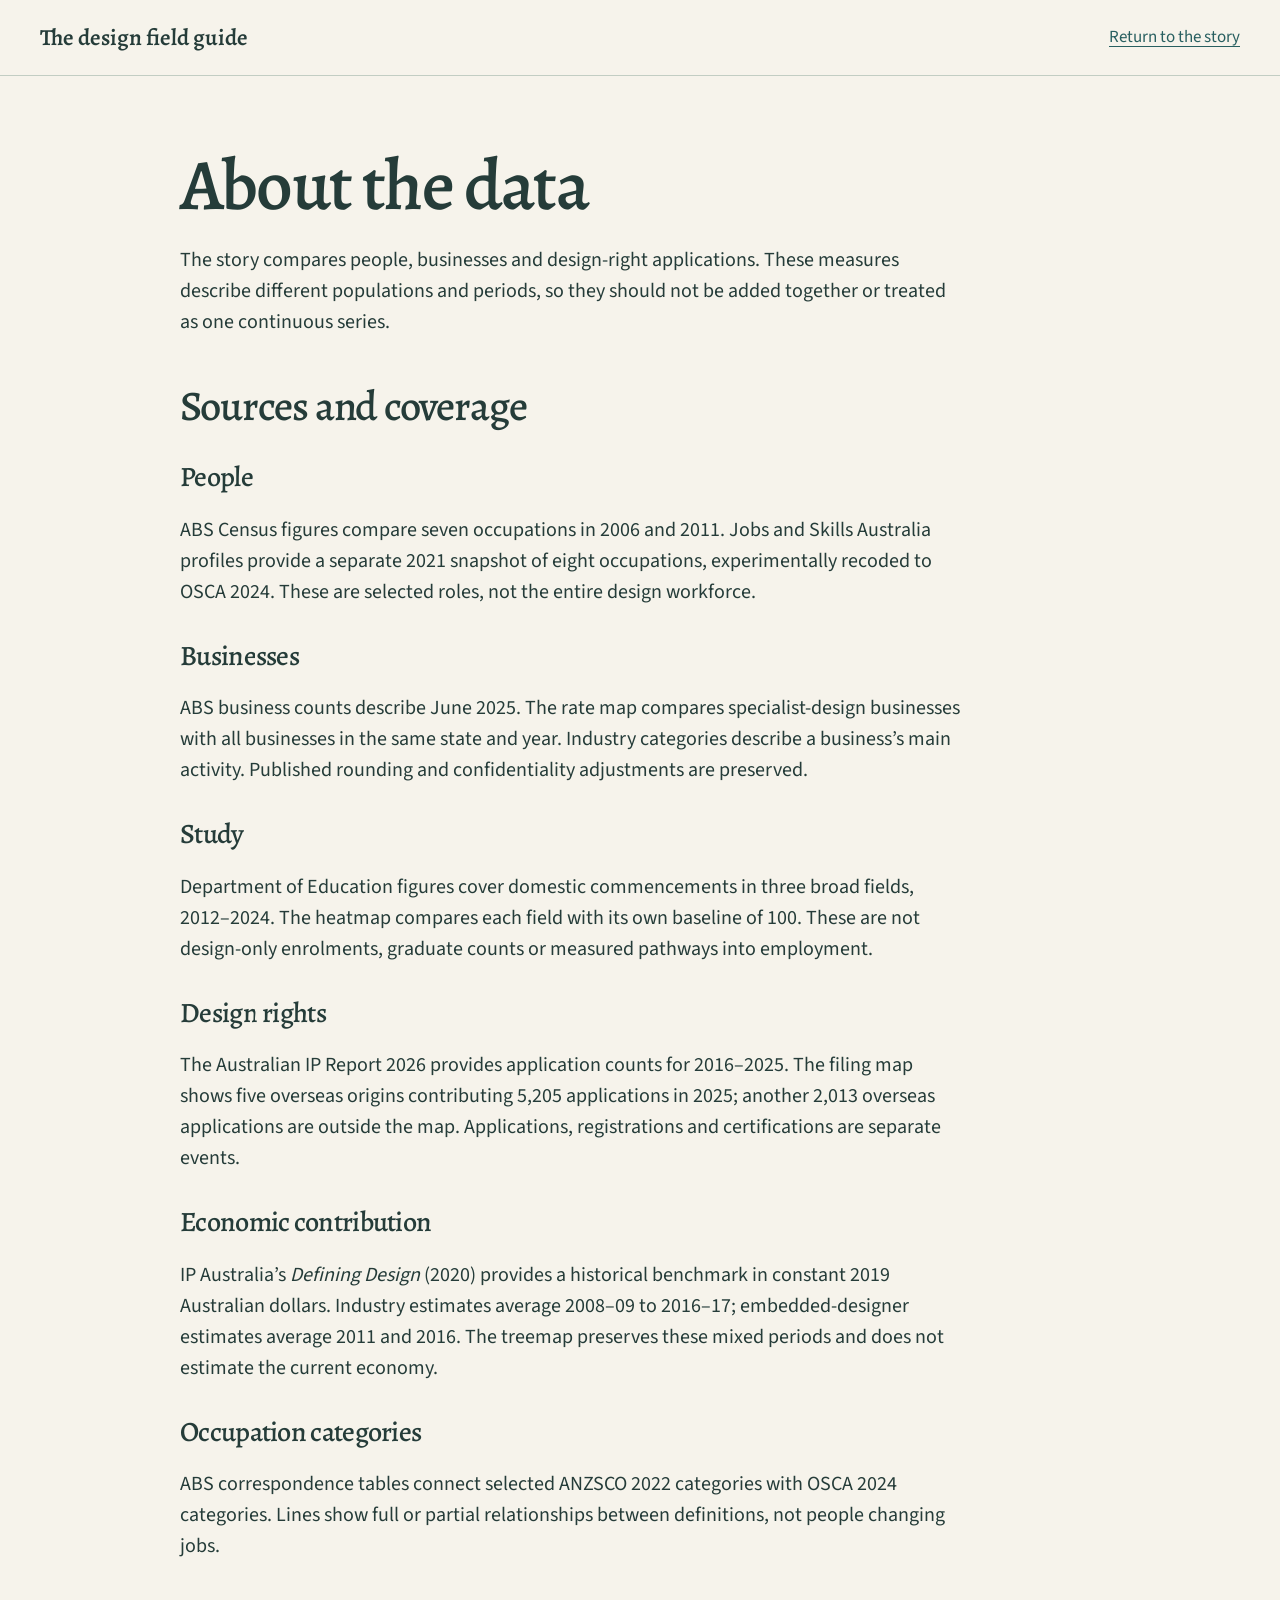
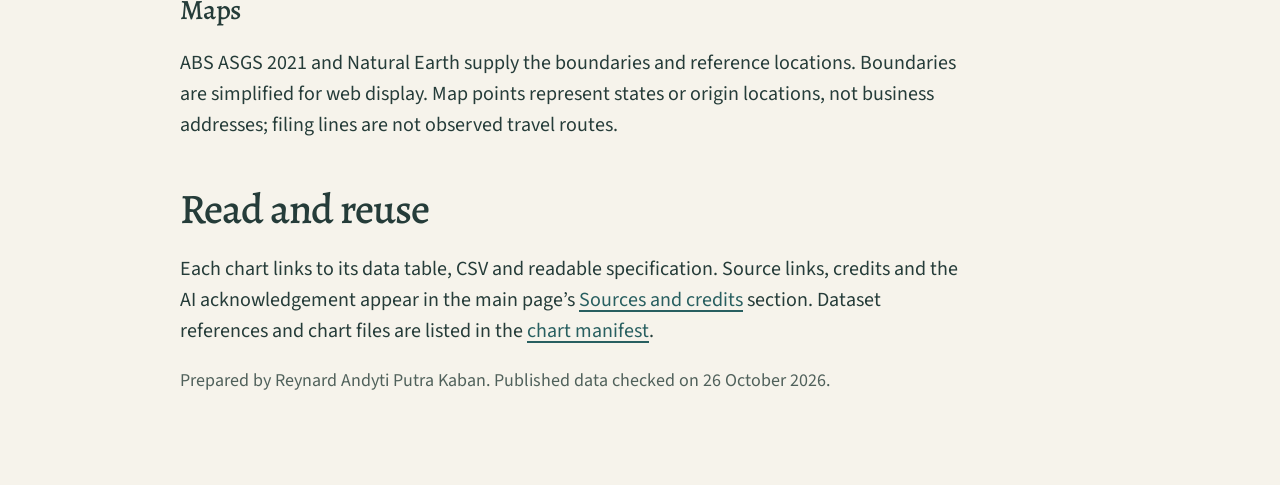
==== commit a2d694b0: "Refresh shared stylesheet for the data guide" ====
--- a/audit-summary.html
+++ b/audit-summary.html
@@ -1,5 +1,5 @@
 <!doctype html>
-<html lang="en"><head><meta charset="utf-8"><meta name="viewport" content="width=device-width,initial-scale=1"><title>About the data: Behind everyday design</title><link rel="stylesheet" href="styles.css"></head>
+<html lang="en"><head><meta charset="utf-8"><meta name="viewport" content="width=device-width,initial-scale=1"><title>About the data: Behind everyday design</title><link rel="stylesheet" href="styles.css?v=20261027-layout-final"></head>
 <body><a class="skip" href="#about-data">Skip to the data notes</a><header class="masthead"><a class="brand" href="index.html">The design field guide</a><a href="index.html">Return to the story</a></header>
 <main id="about-data" class="methods data-guide">
 <h1>About the data</h1>
--- a/styles.css
+++ b/styles.css
@@ -2,11 +2,11 @@
 @font-face{font-family:'Source Sans 3';src:url('assets/SourceSans3-Regular.ttf') format('truetype');font-weight:400;font-display:swap}
 :root{--ink:#253c39;--muted:#50615b;--accent:#285f60;--ochre:#956125;--plum:#775264;--paper:#f6f3eb;--plate:#fffdf7;--sage:#e2e8dc;--rose:#eee1d9;--line:#c2cdc3;--heading:Alegreya,Georgia,serif;--body:'Source Sans 3',sans-serif}
 *{box-sizing:border-box}html{scroll-behavior:auto;scroll-padding-top:24px;scrollbar-color:#7a8d81 var(--paper)}body{margin:0;background:var(--paper);color:var(--ink);font:22px/1.55 var(--body);caret-color:var(--accent)}::selection{color:#fffdf7;background:var(--accent)}a{color:var(--accent);text-underline-offset:4px}a:hover{text-decoration-thickness:2px}a:focus-visible,summary:focus-visible,select:focus-visible,[tabindex]:focus-visible{outline:3px solid var(--ochre);outline-offset:5px}.skip{position:absolute;left:1rem;top:-100px;background:var(--plate);padding:12px;z-index:20}.skip:focus{top:1rem}.masthead,main,footer{max-width:1440px;margin:auto}.masthead{display:flex;align-items:center;justify-content:space-between;gap:24px;margin-inline:auto;padding:22px 40px;border-bottom:1px solid var(--line);font-size:17px}.brand{font:600 23px var(--heading);color:var(--ink);text-decoration:none}.masthead>span{color:var(--muted)}
-h1,h2,h3{font-family:var(--heading);font-weight:500;line-height:1.12;letter-spacing:-.025em;margin:0 0 22px;text-wrap:balance}h1{font-size:clamp(64px,6.6vw,96px);line-height:1.04;font-weight:550}h1 em{color:var(--accent);font-style:normal}h2{font-size:clamp(38px,4vw,58px)}h3{font-size:33px;line-height:1.2}.hero{display:grid;grid-template-columns:.9fr 1.1fr;gap:56px;align-items:center;padding:64px 40px 56px}.hero-copy>p{max-width:40ch}.subtitle{font-size:20px;margin:24px 0;color:var(--muted)}.dek{font-size:27px;line-height:1.4;margin:24px 0}.hero-copy>p:not(.dek):not(.subtitle){font-size:21px}.hero-art{margin:0}.hero-art img{display:block;width:100%;height:640px;object-fit:cover;object-position:51% center}.hero-art figcaption{font-size:15px;max-width:52ch;margin-top:10px}.jump{display:inline-block;font-weight:bold;text-decoration:none;border-bottom:1px solid var(--accent);padding:12px 0;margin-top:6px;font-size:20px}.jump span{margin-left:12px}.chapters{display:flex;flex-wrap:wrap;gap:12px 28px;align-items:center;border-block:1px solid var(--line);padding:20px 40px;font-size:19px}.chapters>span{font-family:var(--heading);color:var(--muted);margin-right:auto}.chapters a{color:var(--ink);text-decoration:none;padding:3px 0}.chapters a:hover{text-decoration:underline}.intro{padding:52px 40px;background:var(--sage);margin-top:48px}.intro-lead{display:grid;grid-template-columns:1fr 1.35fr;gap:64px;align-items:center}.intro-lead p{max-width:55ch;margin:0}.intro h2{margin:0}.definitions{display:grid;grid-template-columns:repeat(3,1fr);gap:44px;margin:40px 0 28px}.definitions>div{border-top:1px solid #a7b8a8;padding-top:20px}.definitions dt{font:500 29px/1.3 var(--heading)}.definitions dt span{display:block;font:18px var(--body);color:var(--muted);margin-top:10px}.definitions dd{margin:14px 0 0;font-size:21px}.definition-rule{font-size:19px;margin:0;border-top:1px solid #a7b8a8;padding-top:20px}.chapter{padding:88px 40px 0}.chapter-head{max-width:1000px;margin:0 0 44px}.chapter-head h2{max-width:22ch}.chapter-head p{max-width:65ch;font-size:24px;margin-bottom:0}.two{display:grid;grid-template-columns:minmax(0,1fr) minmax(0,1fr);gap:36px;align-items:start}.chart-card{min-width:0;background:var(--plate);padding:28px 24px 22px;border-top:1px solid var(--ink);margin-bottom:32px}.chart-card>p{font-size:21px;margin-top:0;max-width:68ch}.chart-card h3{margin-bottom:14px;max-width:38ch}.chart-card .figure-meta{font-size:17px;color:var(--muted);margin-bottom:20px}.wide{padding:32px;}.how{font-size:19px!important;color:var(--muted);max-width:72ch}.chart-card>figure{margin:24px 0 0}.chart{width:100%;min-height:240px}.chart svg{display:block;max-width:100%;height:auto}.vega-embed{width:100%;padding:0!important}.vega-embed summary{display:none}figcaption{font-size:18px;line-height:1.55;color:var(--muted);margin-top:18px;max-width:78ch}figcaption a{color:var(--accent)}.quiet{color:var(--muted);font-size:18px}.note{padding:24px 28px;margin:0 0 36px;background:var(--sage);font-size:20px;line-height:1.55;max-width:80ch}.emphasis{background:var(--rose)}.margin-note{font-size:19px!important;border-top:1px solid var(--line);padding-top:16px;color:var(--muted);margin-bottom:0}.bridge{font:400 27px/1.45 var(--heading);max-width:55ch;margin:8px 0 0;padding:24px 0;border-bottom:1px solid var(--line);color:var(--accent)}.chart-tools{border-top:1px solid var(--line);margin-top:20px;padding-top:10px;font-size:18px}.chart-tools>p{display:flex;gap:18px;flex-wrap:wrap;margin:10px 0 0}.chart-tools summary,.economy-key summary{cursor:pointer;color:var(--accent);font-weight:bold;padding:8px 0;min-height:44px}.table-scroll{max-width:100%;overflow:auto;margin-top:14px;max-height:440px;border:1px solid var(--line)}table{border-collapse:collapse;width:100%;font-size:17px;font-variant-numeric:tabular-nums}th,td{text-align:left;padding:10px 12px;vertical-align:top;border-bottom:1px solid var(--line)}th{background:var(--sage);position:sticky;top:0;z-index:1}td{min-width:65px}caption{text-align:left;padding:12px}.control{display:flex;gap:12px;align-items:center;flex-wrap:wrap;font-size:19px;margin:24px 0;padding:16px 0;border-block:1px solid var(--line)}.control label{font-weight:bold}select{font:inherit;max-width:100%;min-height:48px;padding:10px 32px 10px 12px;border:1px solid #6d8577;border-radius:0;background:var(--plate);color:var(--ink)}.control span{color:var(--muted);font-size:18px;flex:1;min-width:220px}.origin-list{display:grid;grid-template-columns:repeat(5,1fr);gap:20px;border-top:1px solid var(--line);margin-top:22px}.origin-list p{display:flex;flex-direction:column;font-size:18px;margin:18px 0 0}.origin-list b{font-family:var(--heading);font-weight:500;font-size:32px}.economy-key{font-size:18px;margin-top:16px;max-width:76ch}.economy-key p{margin:8px 0}.closing{background:var(--ink);color:var(--plate);padding:56px;margin-top:56px}.closing h2{max-width:25ch}.closing p{max-width:64ch;font-size:24px}.closing p:last-child{margin-bottom:0}.methods{padding:72px 40px;font-size:20px}.methods>p{max-width:78ch}.methods h3{font-size:28px;margin-top:22px}.methods h2{font-size:42px}.methods .two p{max-width:62ch}.source-register{margin-top:32px;border-block:1px solid var(--line);padding:18px 0;max-width:90ch}.source-register summary{cursor:pointer;font-weight:bold;min-height:44px}.source-register li{margin:14px 0}.source-register ol{padding-left:26px}footer{border-top:1px solid var(--line);display:flex;justify-content:space-between;align-items:center;gap:20px;padding:26px 40px;font-size:17px}footer>span{font-family:var(--heading);font-size:21px}footer p{margin:0}.chart-error{padding:20px;background:var(--rose);border:1px solid var(--ochre);font-size:19px}#vega-tooltip-element{font-family:var(--body);font-size:18px!important;max-width:min(380px,90vw);color:var(--ink)}
-@media(max-width:1199px){.two{grid-template-columns:1fr}.masthead>span{display:none}.hero{gap:32px}.hero-art img{height:580px}.chapter{padding-top:64px}.chart-card{padding:26px}.origin-list{grid-template-columns:repeat(3,1fr)}}
+h1,h2,h3{font-family:var(--heading);font-weight:500;line-height:1.12;letter-spacing:-.025em;margin:0 0 22px;text-wrap:balance}h1{font-size:clamp(64px,6.6vw,96px);line-height:1.04;font-weight:550}h1 em{color:var(--accent);font-style:normal}h2{font-size:clamp(38px,4vw,58px)}h3{font-size:33px;line-height:1.2}.hero{display:grid;grid-template-columns:.9fr 1.1fr;gap:56px;align-items:center;padding:64px 40px 56px}.hero-copy>p{max-width:40ch}.subtitle{font-size:20px;margin:24px 0;color:var(--muted)}.dek{font-size:27px;line-height:1.4;margin:24px 0}.hero-copy>p:not(.dek):not(.subtitle){font-size:21px}.hero-art{margin:0}.hero-art img{display:block;width:100%;height:640px;object-fit:cover;object-position:51% center}.hero-art figcaption{font-size:15px;max-width:52ch;margin-top:10px}.jump{display:inline-block;font-weight:bold;text-decoration:none;border-bottom:1px solid var(--accent);padding:12px 0;margin-top:6px;font-size:20px}.jump span{margin-left:12px}.chapters{display:flex;flex-wrap:wrap;gap:12px 28px;align-items:center;border-block:1px solid var(--line);padding:20px 40px;font-size:19px}.chapters>span{font-family:var(--heading);color:var(--muted);margin-right:auto}.chapters a{color:var(--ink);text-decoration:none;padding:3px 0}.chapters a:hover{text-decoration:underline}.intro{padding:52px 40px;background:var(--sage);margin-top:48px}.intro-lead{display:grid;grid-template-columns:1fr 1.35fr;gap:64px;align-items:center}.intro-lead p{max-width:55ch;margin:0}.intro h2{margin:0}.definitions{display:grid;grid-template-columns:repeat(3,1fr);gap:44px;margin:40px 0 28px}.definitions>div{border-top:1px solid #a7b8a8;padding-top:20px}.definitions dt{font:500 29px/1.3 var(--heading)}.definitions dt span{display:block;font:18px var(--body);color:var(--muted);margin-top:10px}.definitions dd{margin:14px 0 0;font-size:21px}.definition-rule{font-size:19px;margin:0;border-top:1px solid #a7b8a8;padding-top:20px}.chapter{padding:88px 40px 0}.chapter-head{max-width:1000px;margin:0 0 44px}.chapter-head h2{max-width:22ch}.chapter-head p{max-width:65ch;font-size:24px;margin-bottom:0}.two{display:grid;grid-template-columns:minmax(0,1fr) minmax(0,1fr);gap:36px;align-items:start}.chart-pair{margin-bottom:32px;row-gap:32px}.chart-pair>.chart-card{margin-bottom:0}.chart-card{min-width:0;background:var(--plate);padding:28px 24px 22px;border-top:1px solid var(--ink);margin-bottom:32px}.chart-card>p{font-size:21px;margin-top:0;max-width:68ch}.chart-card h3{margin-bottom:14px;max-width:38ch}.chart-card .figure-meta{font-size:17px;color:var(--muted);margin-bottom:20px}.wide{padding:32px 24px;}.how{font-size:19px!important;color:var(--muted);max-width:72ch}.chart-card>figure{margin:24px 0 0}.chart{width:100%;min-height:240px}.chart svg{display:block;max-width:100%;height:auto}.vega-embed{width:100%;padding:0!important}.vega-embed summary{display:none}figcaption{font-size:18px;line-height:1.55;color:var(--muted);margin-top:18px;max-width:78ch}figcaption a{color:var(--accent)}.quiet{color:var(--muted);font-size:18px}.note{padding:24px 28px;margin:0 0 36px;background:var(--sage);font-size:20px;line-height:1.55;max-width:80ch}.note-pair{display:grid;grid-template-columns:minmax(0,1fr) minmax(0,1fr);column-gap:84px;row-gap:20px;max-width:none;padding-inline:24px}.note-pair p{margin:0;max-width:72ch}.emphasis{background:var(--rose)}.margin-note{font-size:19px!important;border-top:1px solid var(--line);padding-top:16px;color:var(--muted);margin-bottom:0}.bridge{font:400 27px/1.45 var(--heading);max-width:55ch;margin:8px 0 0;padding:24px 0;border-bottom:1px solid var(--line);color:var(--accent)}.chart-tools{border-top:1px solid var(--line);margin-top:20px;padding-top:10px;font-size:18px}.chart-tools>p{display:flex;gap:18px;flex-wrap:wrap;margin:10px 0 0}.chart-tools summary,.economy-key summary{cursor:pointer;color:var(--accent);font-weight:bold;padding:8px 0;min-height:44px}.table-scroll{max-width:100%;overflow:auto;margin-top:14px;max-height:440px;border:1px solid var(--line)}table{border-collapse:collapse;width:100%;font-size:17px;font-variant-numeric:tabular-nums}th,td{text-align:left;padding:10px 12px;vertical-align:top;border-bottom:1px solid var(--line)}th{background:var(--sage);position:sticky;top:0;z-index:1}td{min-width:65px}caption{text-align:left;padding:12px}.control{display:flex;gap:12px;align-items:center;flex-wrap:wrap;font-size:19px;margin:24px 0;padding:16px 0;border-block:1px solid var(--line)}.control label{font-weight:bold}select{font:inherit;max-width:100%;min-height:48px;padding:10px 32px 10px 12px;border:1px solid #6d8577;border-radius:0;background:var(--plate);color:var(--ink)}.control span{color:var(--muted);font-size:18px;flex:1;min-width:220px}.origin-list{display:grid;grid-template-columns:repeat(5,1fr);gap:20px;border-top:1px solid var(--line);margin-top:22px}.origin-list p{display:flex;flex-direction:column;font-size:18px;margin:18px 0 0}.origin-list b{font-family:var(--heading);font-weight:500;font-size:32px}.economy-key{font-size:18px;margin-top:16px;max-width:76ch}.economy-key p{margin:8px 0}.closing{background:var(--ink);color:var(--plate);padding:56px;margin-top:56px}.closing h2{max-width:25ch}.closing p{max-width:64ch;font-size:24px}.closing p:last-child{margin-bottom:0}.methods{padding:72px 40px;font-size:20px}.methods>p{max-width:78ch}.methods h3{font-size:28px;margin-top:22px}.methods h2{font-size:42px}.methods .two p{max-width:62ch}.source-register{margin-top:32px;border-block:1px solid var(--line);padding:18px 0;max-width:90ch}.source-register summary{cursor:pointer;font-weight:bold;min-height:44px}.source-register li{margin:14px 0}.source-register ol{padding-left:26px}footer{border-top:1px solid var(--line);display:flex;justify-content:space-between;align-items:center;gap:20px;padding:26px 40px;font-size:17px}footer>span{font-family:var(--heading);font-size:21px}footer p{margin:0}.chart-error{padding:20px;background:var(--rose);border:1px solid var(--ochre);font-size:19px}#vega-tooltip-element{font-family:var(--body);font-size:18px!important;max-width:min(380px,90vw);color:var(--ink)}
+@media(max-width:1199px){.two,.note-pair{grid-template-columns:1fr}.note-pair{padding-inline:26px}.masthead>span{display:none}.hero{gap:32px}.hero-art img{height:580px}.chapter{padding-top:64px}.chart-card{padding:26px}.origin-list{grid-template-columns:repeat(3,1fr)}}
 @media(max-width:900px){.hero{grid-template-columns:1fr;padding-top:40px;gap:30px}.hero h1{font-size:clamp(64px,9vw,84px)}.hero h1 br{display:none}.hero h1 br:after{content:' '}.hero-copy>p{max-width:60ch}.hero-art img{height:auto;aspect-ratio:3/2}.intro-lead{grid-template-columns:1fr;gap:24px}.intro-lead br{display:none}.intro h2{max-width:20ch}.definitions{gap:24px}.chapter-head p{font-size:23px}}
-@media(max-width:650px){.definitions{grid-template-columns:1fr;gap:20px}.definitions dt span{display:inline;margin-left:12px}.definitions dd{margin-top:8px}.chapters>span{flex-basis:100%}.chapter-head{margin-bottom:28px}.chart-card{padding:22px 18px}.chart-card h3{font-size:30px}.closing{padding:32px}.origin-list{grid-template-columns:repeat(2,1fr)}.control{display:block}.control select{margin:10px 0}.control span{display:block}.methods{font-size:20px}footer{align-items:start;flex-direction:column;gap:10px}}
-@media(max-width:520px){body{font-size:20px}.masthead,.hero,.chapters,.intro,.chapter,.methods,footer{padding-left:20px;padding-right:20px}.masthead{font-size:16px;gap:20px}.brand{font-size:21px;max-width:145px}.masthead>a:last-child{max-width:100px;text-align:right}.hero h1{font-size:66px}.hero h1 br{display:initial}.hero .subtitle{font-size:19px}.dek{font-size:24px}.hero-art figcaption{font-size:15px}.hero{padding-bottom:32px}.intro{margin-top:32px;padding-block:32px}.chapter{padding-top:54px}.chart-card{padding:22px 12px}.chart-card>p{font-size:20px}.chart-card h3{font-size:28px}.note{padding:20px;font-size:19px}.bridge{font-size:25px}.closing{padding:28px 24px}.closing p{font-size:22px}.methods h2{font-size:36px}.origin-list b{font-size:30px}}
+@media(max-width:650px){.definitions{grid-template-columns:1fr;gap:20px}.definitions dt span{display:inline;margin-left:12px}.definitions dd{margin-top:8px}.chapters>span{flex-basis:100%}.chapter-head{margin-bottom:28px}.chart-card{padding:22px 18px}.note-pair{padding-inline:18px}.chart-card h3{font-size:30px}.closing{padding:32px}.origin-list{grid-template-columns:repeat(2,1fr)}.control{display:block}.control select{margin:10px 0}.control span{display:block}.methods{font-size:20px}footer{align-items:start;flex-direction:column;gap:10px}}
+@media(max-width:520px){body{font-size:20px}.masthead,.hero,.chapters,.intro,.chapter,.methods,footer{padding-left:20px;padding-right:20px}.masthead{font-size:16px;gap:20px}.brand{font-size:21px;max-width:145px}.masthead>a:last-child{max-width:100px;text-align:right}.hero h1{font-size:66px}.hero h1 br{display:initial}.hero .subtitle{font-size:19px}.dek{font-size:24px}.hero-art figcaption{font-size:15px}.hero{padding-bottom:32px}.intro{margin-top:32px;padding-block:32px}.chapter{padding-top:54px}.chart-card{padding:22px 12px}.chart-card>p{font-size:20px}.chart-card h3{font-size:28px}.note{padding:20px;font-size:19px}.note-pair{padding-inline:12px}.bridge{font-size:25px}.closing{padding:28px 24px}.closing p{font-size:22px}.methods h2{font-size:36px}.origin-list b{font-size:30px}}
 @media(prefers-reduced-motion:reduce){html{scroll-behavior:auto}}
 @media print{.chapters,.control,.chart-tools,.skip,.jump{display:none}.two{display:block}.chart-card{break-inside:avoid;margin-bottom:25px}.chapter{padding-top:20px}.hero{padding-top:20px}.hero-art img{height:300px}h1{font-size:70px}body{background:white}.closing{background:var(--sage);color:var(--ink)}}
 
@@ -21,4 +21,12 @@
 .data-link{display:block;max-width:100%;min-height:44px;padding:10px 0;border:0;background:transparent;color:var(--accent);font:inherit;text-align:left;text-decoration:underline;text-underline-offset:4px;cursor:pointer}
 .data-link:hover{text-decoration-thickness:2px}
 .data-link:focus-visible{outline:3px solid var(--ochre);outline-offset:5px}
-@media print{.data-link{display:none}}
+@media print{.data-link{display:none}.chart-pair>.chart-card{margin-bottom:25px}}
+
+/* Supporting notes retain readable type without competing with the story. */
+.methods .credits-heading{margin-top:48px}
+.methods .ai-credit{font-size:17px;line-height:1.6;color:var(--muted);max-width:78ch}
+.data-guide{max-width:1000px}
+.data-guide h1{font-size:clamp(42px,6vw,72px)}
+.data-guide h2{margin-top:44px}
+.data-guide h3{margin-top:32px;margin-bottom:12px}
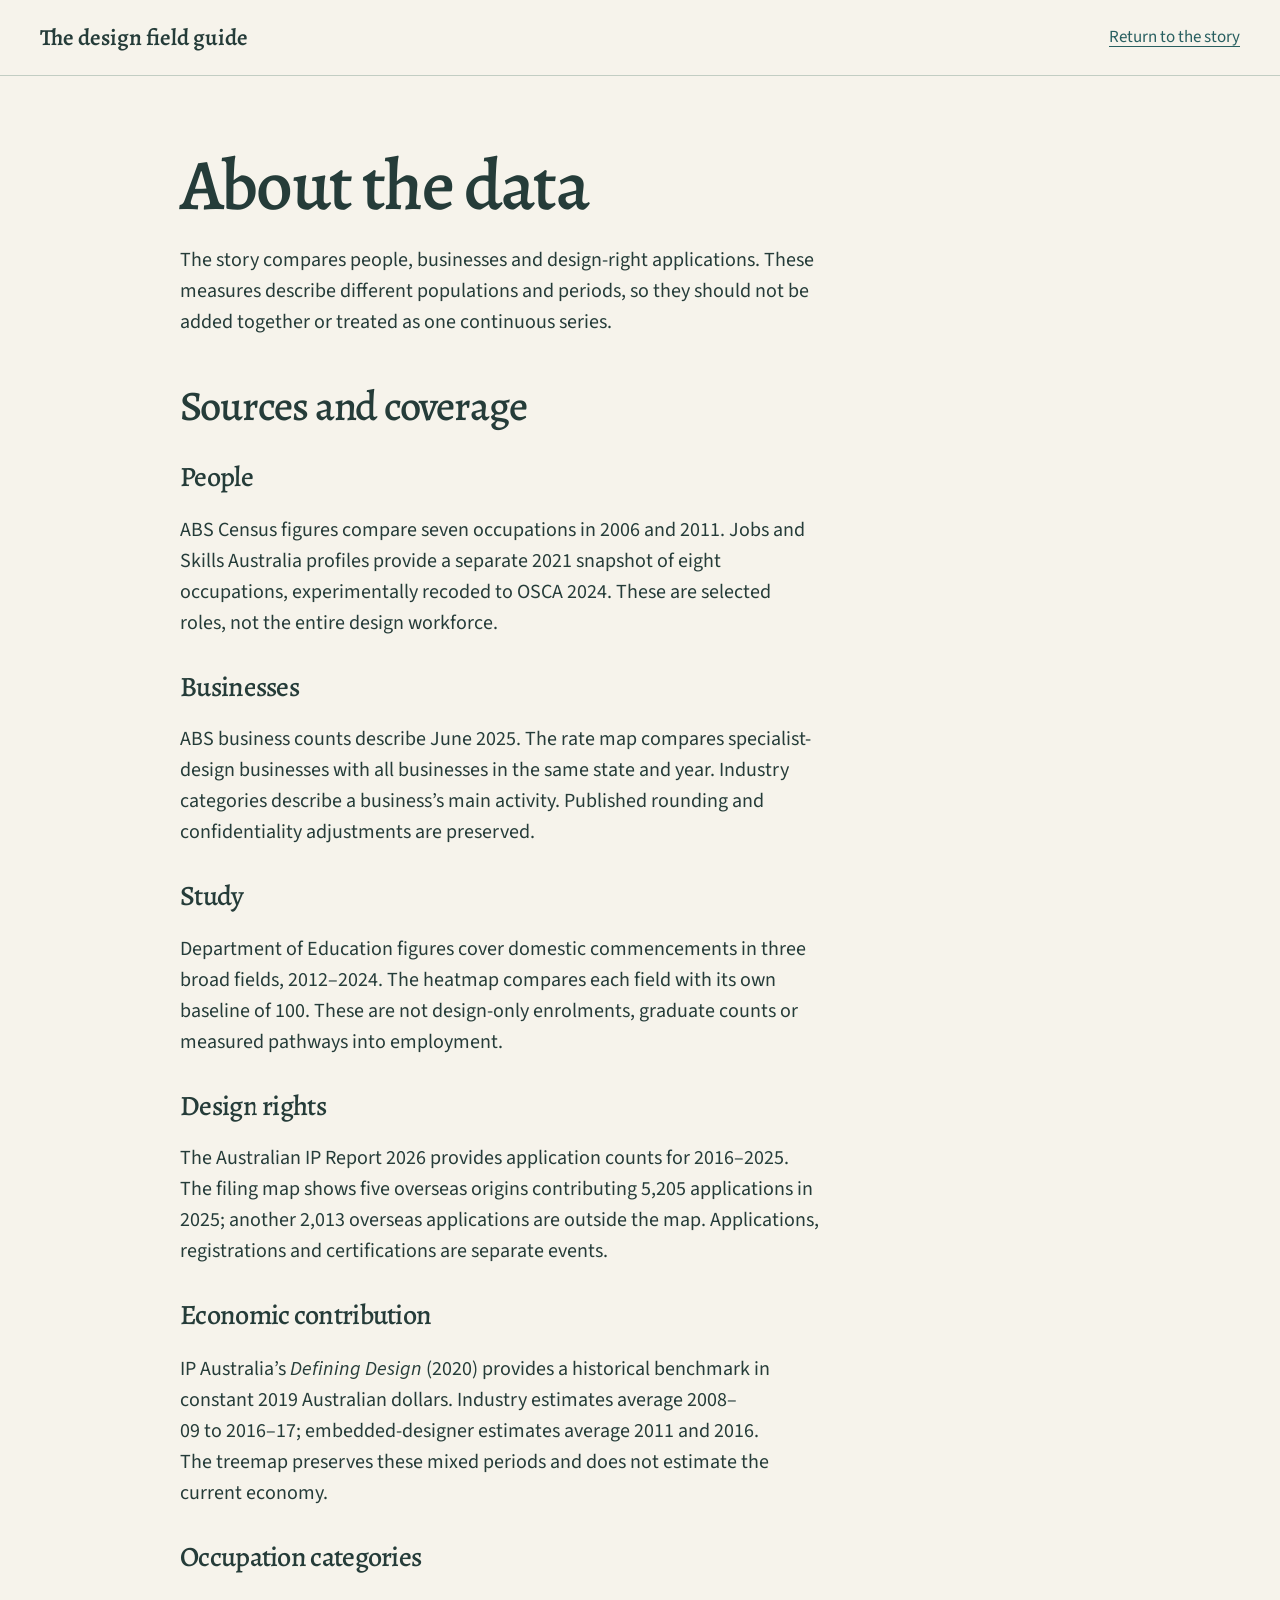
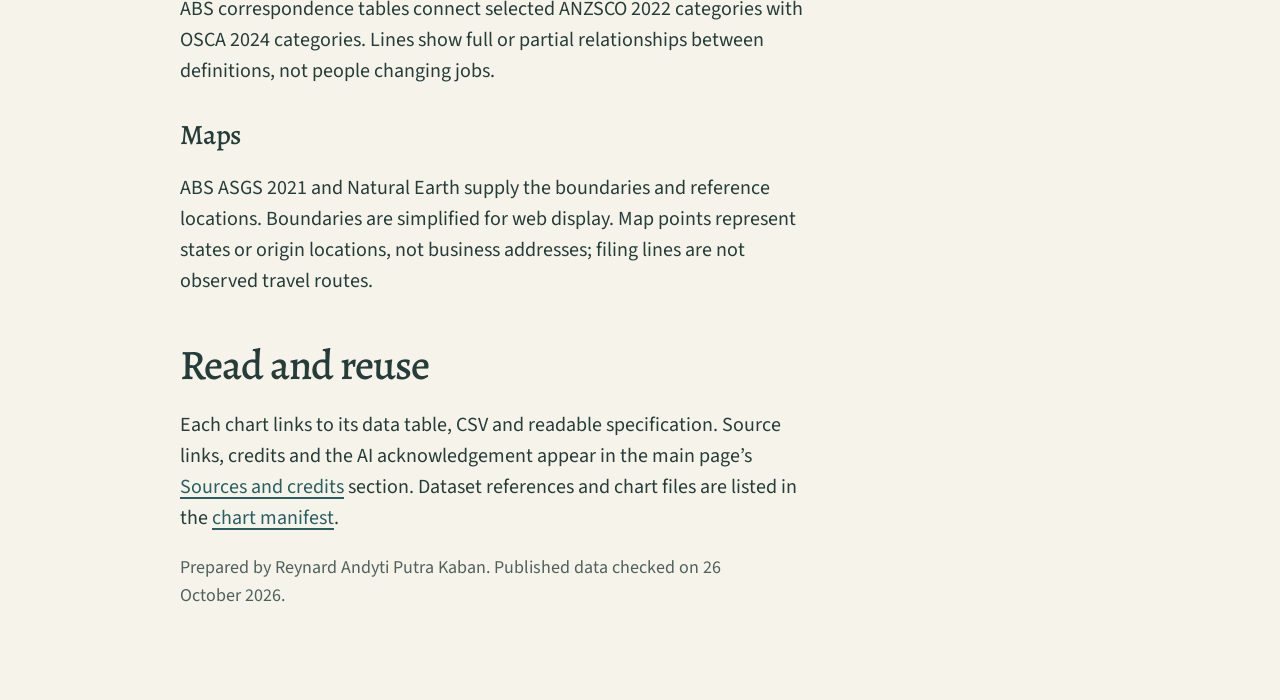
==== commit 1cc47f59: "Refresh typography on the data guide" ====
--- a/audit-summary.html
+++ b/audit-summary.html
@@ -1,5 +1,5 @@
 <!doctype html>
-<html lang="en"><head><meta charset="utf-8"><meta name="viewport" content="width=device-width,initial-scale=1"><title>About the data: Behind everyday design</title><link rel="stylesheet" href="styles.css?v=20261027-layout-final"></head>
+<html lang="en"><head><meta charset="utf-8"><meta name="viewport" content="width=device-width,initial-scale=1"><title>About the data: Behind everyday design</title><link rel="stylesheet" href="styles.css?v=20261027-type-2"></head>
 <body><a class="skip" href="#about-data">Skip to the data notes</a><header class="masthead"><a class="brand" href="index.html">The design field guide</a><a href="index.html">Return to the story</a></header>
 <main id="about-data" class="methods data-guide">
 <h1>About the data</h1>
--- a/styles.css
+++ b/styles.css
@@ -1,12 +1,14 @@
-@font-face{font-family:Alegreya;src:url('assets/Alegreya-variable.ttf') format('truetype');font-weight:100 900;font-display:swap}
+@font-face{font-family:Alegreya;src:url('assets/Alegreya-variable.ttf') format('truetype');font-weight:400 900;font-display:swap}
 @font-face{font-family:'Source Sans 3';src:url('assets/SourceSans3-Regular.ttf') format('truetype');font-weight:400;font-display:swap}
+@font-face{font-family:'Source Sans 3';src:url('assets/SourceSans3-Bold.woff2') format('woff2');font-style:normal;font-weight:700;font-display:swap}
+@font-face{font-family:'Source Sans 3';src:url('assets/SourceSans3-Italic.woff2') format('woff2');font-style:italic;font-weight:400;font-display:swap}
 :root{--ink:#253c39;--muted:#50615b;--accent:#285f60;--ochre:#956125;--plum:#775264;--paper:#f6f3eb;--plate:#fffdf7;--sage:#e2e8dc;--rose:#eee1d9;--line:#c2cdc3;--heading:Alegreya,Georgia,serif;--body:'Source Sans 3',sans-serif}
-*{box-sizing:border-box}html{scroll-behavior:auto;scroll-padding-top:24px;scrollbar-color:#7a8d81 var(--paper)}body{margin:0;background:var(--paper);color:var(--ink);font:22px/1.55 var(--body);caret-color:var(--accent)}::selection{color:#fffdf7;background:var(--accent)}a{color:var(--accent);text-underline-offset:4px}a:hover{text-decoration-thickness:2px}a:focus-visible,summary:focus-visible,select:focus-visible,[tabindex]:focus-visible{outline:3px solid var(--ochre);outline-offset:5px}.skip{position:absolute;left:1rem;top:-100px;background:var(--plate);padding:12px;z-index:20}.skip:focus{top:1rem}.masthead,main,footer{max-width:1440px;margin:auto}.masthead{display:flex;align-items:center;justify-content:space-between;gap:24px;margin-inline:auto;padding:22px 40px;border-bottom:1px solid var(--line);font-size:17px}.brand{font:600 23px var(--heading);color:var(--ink);text-decoration:none}.masthead>span{color:var(--muted)}
-h1,h2,h3{font-family:var(--heading);font-weight:500;line-height:1.12;letter-spacing:-.025em;margin:0 0 22px;text-wrap:balance}h1{font-size:clamp(64px,6.6vw,96px);line-height:1.04;font-weight:550}h1 em{color:var(--accent);font-style:normal}h2{font-size:clamp(38px,4vw,58px)}h3{font-size:33px;line-height:1.2}.hero{display:grid;grid-template-columns:.9fr 1.1fr;gap:56px;align-items:center;padding:64px 40px 56px}.hero-copy>p{max-width:40ch}.subtitle{font-size:20px;margin:24px 0;color:var(--muted)}.dek{font-size:27px;line-height:1.4;margin:24px 0}.hero-copy>p:not(.dek):not(.subtitle){font-size:21px}.hero-art{margin:0}.hero-art img{display:block;width:100%;height:640px;object-fit:cover;object-position:51% center}.hero-art figcaption{font-size:15px;max-width:52ch;margin-top:10px}.jump{display:inline-block;font-weight:bold;text-decoration:none;border-bottom:1px solid var(--accent);padding:12px 0;margin-top:6px;font-size:20px}.jump span{margin-left:12px}.chapters{display:flex;flex-wrap:wrap;gap:12px 28px;align-items:center;border-block:1px solid var(--line);padding:20px 40px;font-size:19px}.chapters>span{font-family:var(--heading);color:var(--muted);margin-right:auto}.chapters a{color:var(--ink);text-decoration:none;padding:3px 0}.chapters a:hover{text-decoration:underline}.intro{padding:52px 40px;background:var(--sage);margin-top:48px}.intro-lead{display:grid;grid-template-columns:1fr 1.35fr;gap:64px;align-items:center}.intro-lead p{max-width:55ch;margin:0}.intro h2{margin:0}.definitions{display:grid;grid-template-columns:repeat(3,1fr);gap:44px;margin:40px 0 28px}.definitions>div{border-top:1px solid #a7b8a8;padding-top:20px}.definitions dt{font:500 29px/1.3 var(--heading)}.definitions dt span{display:block;font:18px var(--body);color:var(--muted);margin-top:10px}.definitions dd{margin:14px 0 0;font-size:21px}.definition-rule{font-size:19px;margin:0;border-top:1px solid #a7b8a8;padding-top:20px}.chapter{padding:88px 40px 0}.chapter-head{max-width:1000px;margin:0 0 44px}.chapter-head h2{max-width:22ch}.chapter-head p{max-width:65ch;font-size:24px;margin-bottom:0}.two{display:grid;grid-template-columns:minmax(0,1fr) minmax(0,1fr);gap:36px;align-items:start}.chart-pair{margin-bottom:32px;row-gap:32px}.chart-pair>.chart-card{margin-bottom:0}.chart-card{min-width:0;background:var(--plate);padding:28px 24px 22px;border-top:1px solid var(--ink);margin-bottom:32px}.chart-card>p{font-size:21px;margin-top:0;max-width:68ch}.chart-card h3{margin-bottom:14px;max-width:38ch}.chart-card .figure-meta{font-size:17px;color:var(--muted);margin-bottom:20px}.wide{padding:32px 24px;}.how{font-size:19px!important;color:var(--muted);max-width:72ch}.chart-card>figure{margin:24px 0 0}.chart{width:100%;min-height:240px}.chart svg{display:block;max-width:100%;height:auto}.vega-embed{width:100%;padding:0!important}.vega-embed summary{display:none}figcaption{font-size:18px;line-height:1.55;color:var(--muted);margin-top:18px;max-width:78ch}figcaption a{color:var(--accent)}.quiet{color:var(--muted);font-size:18px}.note{padding:24px 28px;margin:0 0 36px;background:var(--sage);font-size:20px;line-height:1.55;max-width:80ch}.note-pair{display:grid;grid-template-columns:minmax(0,1fr) minmax(0,1fr);column-gap:84px;row-gap:20px;max-width:none;padding-inline:24px}.note-pair p{margin:0;max-width:72ch}.emphasis{background:var(--rose)}.margin-note{font-size:19px!important;border-top:1px solid var(--line);padding-top:16px;color:var(--muted);margin-bottom:0}.bridge{font:400 27px/1.45 var(--heading);max-width:55ch;margin:8px 0 0;padding:24px 0;border-bottom:1px solid var(--line);color:var(--accent)}.chart-tools{border-top:1px solid var(--line);margin-top:20px;padding-top:10px;font-size:18px}.chart-tools>p{display:flex;gap:18px;flex-wrap:wrap;margin:10px 0 0}.chart-tools summary,.economy-key summary{cursor:pointer;color:var(--accent);font-weight:bold;padding:8px 0;min-height:44px}.table-scroll{max-width:100%;overflow:auto;margin-top:14px;max-height:440px;border:1px solid var(--line)}table{border-collapse:collapse;width:100%;font-size:17px;font-variant-numeric:tabular-nums}th,td{text-align:left;padding:10px 12px;vertical-align:top;border-bottom:1px solid var(--line)}th{background:var(--sage);position:sticky;top:0;z-index:1}td{min-width:65px}caption{text-align:left;padding:12px}.control{display:flex;gap:12px;align-items:center;flex-wrap:wrap;font-size:19px;margin:24px 0;padding:16px 0;border-block:1px solid var(--line)}.control label{font-weight:bold}select{font:inherit;max-width:100%;min-height:48px;padding:10px 32px 10px 12px;border:1px solid #6d8577;border-radius:0;background:var(--plate);color:var(--ink)}.control span{color:var(--muted);font-size:18px;flex:1;min-width:220px}.origin-list{display:grid;grid-template-columns:repeat(5,1fr);gap:20px;border-top:1px solid var(--line);margin-top:22px}.origin-list p{display:flex;flex-direction:column;font-size:18px;margin:18px 0 0}.origin-list b{font-family:var(--heading);font-weight:500;font-size:32px}.economy-key{font-size:18px;margin-top:16px;max-width:76ch}.economy-key p{margin:8px 0}.closing{background:var(--ink);color:var(--plate);padding:56px;margin-top:56px}.closing h2{max-width:25ch}.closing p{max-width:64ch;font-size:24px}.closing p:last-child{margin-bottom:0}.methods{padding:72px 40px;font-size:20px}.methods>p{max-width:78ch}.methods h3{font-size:28px;margin-top:22px}.methods h2{font-size:42px}.methods .two p{max-width:62ch}.source-register{margin-top:32px;border-block:1px solid var(--line);padding:18px 0;max-width:90ch}.source-register summary{cursor:pointer;font-weight:bold;min-height:44px}.source-register li{margin:14px 0}.source-register ol{padding-left:26px}footer{border-top:1px solid var(--line);display:flex;justify-content:space-between;align-items:center;gap:20px;padding:26px 40px;font-size:17px}footer>span{font-family:var(--heading);font-size:21px}footer p{margin:0}.chart-error{padding:20px;background:var(--rose);border:1px solid var(--ochre);font-size:19px}#vega-tooltip-element{font-family:var(--body);font-size:18px!important;max-width:min(380px,90vw);color:var(--ink)}
+*{box-sizing:border-box}html{scroll-behavior:auto;scroll-padding-top:24px;scrollbar-color:#7a8d81 var(--paper)}body{margin:0;background:var(--paper);color:var(--ink);font:22px/1.55 var(--body);caret-color:var(--accent);font-synthesis:none}::selection{color:#fffdf7;background:var(--accent)}a{color:var(--accent);text-underline-offset:4px}a:hover{text-decoration-thickness:2px}a:focus-visible,summary:focus-visible,select:focus-visible,[tabindex]:focus-visible{outline:3px solid var(--ochre);outline-offset:5px}.skip{position:absolute;left:1rem;top:-100px;background:var(--plate);padding:12px;z-index:20}.skip:focus{top:1rem}.masthead,main,footer{max-width:1440px;margin:auto}.masthead{display:flex;align-items:center;justify-content:space-between;gap:24px;margin-inline:auto;padding:22px 40px;border-bottom:1px solid var(--line);font-size:17px}.brand{font:600 23px var(--heading);color:var(--ink);text-decoration:none}.masthead>span{color:var(--muted)}
+h1,h2,h3{font-family:var(--heading);font-weight:500;line-height:1.12;letter-spacing:-.025em;margin:0 0 22px;text-wrap:balance}h1{font-size:clamp(64px,6.6vw,96px);line-height:1.04;font-weight:550}h1 em{color:var(--accent);font-style:normal}h2{font-size:clamp(38px,4vw,58px)}h3{font-size:33px;line-height:1.2}.hero{display:grid;grid-template-columns:.9fr 1.1fr;gap:56px;align-items:center;padding:64px 40px 56px}.hero-copy>p{max-width:40ch}.subtitle{font-size:20px;margin:24px 0;color:var(--muted)}.dek{font-size:27px;line-height:1.4;margin:24px 0}.hero-copy>p:not(.dek):not(.subtitle){font-size:21px}.hero-art{margin:0}.hero-art img{display:block;width:100%;height:640px;object-fit:cover;object-position:51% center}.hero-art figcaption{font-size:17px;max-width:52ch;margin-top:10px}.jump{display:inline-block;font-weight:bold;text-decoration:none;border-bottom:1px solid var(--accent);padding:12px 0;margin-top:6px;font-size:20px}.jump span{margin-left:12px}.chapters{display:flex;flex-wrap:wrap;gap:12px 28px;align-items:center;border-block:1px solid var(--line);padding:20px 40px;font-size:19px}.chapters>span{font-family:var(--heading);color:var(--muted);margin-right:auto}.chapters a{color:var(--ink);text-decoration:none;padding:3px 0}.chapters a:hover{text-decoration:underline}.intro{padding:52px 40px;background:var(--sage);margin-top:48px}.intro-lead{display:grid;grid-template-columns:1fr 1.35fr;gap:64px;align-items:center}.intro-lead p{max-width:55ch;margin:0}.intro h2{margin:0}.definitions{display:grid;grid-template-columns:repeat(3,1fr);gap:44px;margin:40px 0 28px}.definitions>div{border-top:1px solid #a7b8a8;padding-top:20px}.definitions dt{font:500 29px/1.3 var(--heading)}.definitions dt span{display:block;font:18px var(--body);color:var(--muted);margin-top:10px}.definitions dd{margin:14px 0 0;font-size:21px}.definition-rule{font-size:19px;margin:0;border-top:1px solid #a7b8a8;padding-top:20px}.chapter{padding:88px 40px 0}.chapter-head{max-width:1000px;margin:0 0 44px}.chapter-head h2{max-width:22ch}.chapter-head p{max-width:62ch;font-size:24px;margin-bottom:0}.two{display:grid;grid-template-columns:minmax(0,1fr) minmax(0,1fr);gap:36px;align-items:start}.chart-pair{margin-bottom:32px;row-gap:32px}.chart-pair>.chart-card{margin-bottom:0}.chart-card{min-width:0;background:var(--plate);padding:28px 24px 22px;border-top:1px solid var(--ink);margin-bottom:32px}.chart-card>p{font-size:21px;margin-top:0;max-width:64ch}.chart-card h3{margin-bottom:14px;max-width:38ch}.chart-card .figure-meta{font-size:17px;color:var(--muted);margin-bottom:20px}.wide{padding:32px 24px;}.how{font-size:19px!important;color:var(--muted);max-width:72ch}.chart-card>figure{margin:24px 0 0}.chart{width:100%;min-height:240px}.chart svg{display:block;max-width:100%;height:auto}.vega-embed{width:100%;padding:0!important}.vega-embed summary{display:none}figcaption{font-size:18px;line-height:1.55;color:var(--muted);margin-top:18px;max-width:62ch}figcaption a{color:var(--accent)}.quiet{color:var(--muted);font-size:18px}.note{padding:24px 28px;margin:0 0 36px;background:var(--sage);font-size:20px;line-height:1.55;max-width:80ch}.note-pair{display:grid;grid-template-columns:minmax(0,1fr) minmax(0,1fr);column-gap:84px;row-gap:20px;max-width:none;padding-inline:24px}.note-pair p{margin:0;max-width:72ch}.emphasis{background:var(--rose)}.margin-note{font-size:19px!important;border-top:1px solid var(--line);padding-top:16px;color:var(--muted);margin-bottom:0}.bridge{font:400 27px/1.45 var(--heading);max-width:55ch;margin:8px 0 0;padding:24px 0;border-bottom:1px solid var(--line);color:var(--accent)}.chart-tools{border-top:1px solid var(--line);margin-top:20px;padding-top:10px;font-size:18px}.chart-tools>p{display:flex;gap:18px;flex-wrap:wrap;margin:10px 0 0}.chart-tools summary,.economy-key summary{cursor:pointer;color:var(--accent);font-weight:bold;padding:8px 0;min-height:44px}.table-scroll{max-width:100%;overflow:auto;margin-top:14px;max-height:440px;border:1px solid var(--line)}table{border-collapse:collapse;width:100%;font-size:17px;font-variant-numeric:tabular-nums}th,td{text-align:left;padding:10px 12px;vertical-align:top;border-bottom:1px solid var(--line)}th{background:var(--sage);position:sticky;top:0;z-index:1}td{min-width:65px}caption{text-align:left;padding:12px}.control{display:flex;gap:12px;align-items:center;flex-wrap:wrap;font-size:19px;margin:24px 0;padding:16px 0;border-block:1px solid var(--line)}.control label{font-weight:bold}select{font:inherit;max-width:100%;min-height:48px;padding:10px 32px 10px 12px;border:1px solid #6d8577;border-radius:0;background:var(--plate);color:var(--ink)}.control span{color:var(--muted);font-size:18px;flex:1;min-width:220px}.origin-list{display:grid;grid-template-columns:repeat(5,1fr);gap:20px;border-top:1px solid var(--line);margin-top:22px}.origin-list p{display:flex;flex-direction:column;font-size:18px;margin:18px 0 0}.origin-list b{font-family:var(--heading);font-weight:500;font-size:32px}.economy-key{font-size:18px;margin-top:16px;max-width:76ch}.economy-key p{margin:8px 0}.closing{background:var(--ink);color:var(--plate);padding:56px;margin-top:56px}.closing h2{max-width:25ch}.closing p{max-width:64ch;font-size:24px}.closing p:last-child{margin-bottom:0}.methods{padding:72px 40px;font-size:20px}.methods>p{max-width:64ch}.methods h3{font-size:28px;margin-top:22px}.methods h2{font-size:42px}.methods .two p{max-width:62ch}.source-register{margin-top:32px;border-block:1px solid var(--line);padding:18px 0;max-width:68ch}.source-register summary{cursor:pointer;font-weight:bold;min-height:44px}.source-register li{margin:14px 0}.source-register ol{padding-left:26px}footer{border-top:1px solid var(--line);display:flex;justify-content:space-between;align-items:center;gap:20px;padding:26px 40px;font-size:17px}footer>span{font-family:var(--heading);font-size:21px}footer p{margin:0}.chart-error{padding:20px;background:var(--rose);border:1px solid var(--ochre);font-size:19px}#vega-tooltip-element{font-family:var(--body);font-size:18px!important;max-width:min(380px,90vw);color:var(--ink)}
 @media(max-width:1199px){.two,.note-pair{grid-template-columns:1fr}.note-pair{padding-inline:26px}.masthead>span{display:none}.hero{gap:32px}.hero-art img{height:580px}.chapter{padding-top:64px}.chart-card{padding:26px}.origin-list{grid-template-columns:repeat(3,1fr)}}
 @media(max-width:900px){.hero{grid-template-columns:1fr;padding-top:40px;gap:30px}.hero h1{font-size:clamp(64px,9vw,84px)}.hero h1 br{display:none}.hero h1 br:after{content:' '}.hero-copy>p{max-width:60ch}.hero-art img{height:auto;aspect-ratio:3/2}.intro-lead{grid-template-columns:1fr;gap:24px}.intro-lead br{display:none}.intro h2{max-width:20ch}.definitions{gap:24px}.chapter-head p{font-size:23px}}
 @media(max-width:650px){.definitions{grid-template-columns:1fr;gap:20px}.definitions dt span{display:inline;margin-left:12px}.definitions dd{margin-top:8px}.chapters>span{flex-basis:100%}.chapter-head{margin-bottom:28px}.chart-card{padding:22px 18px}.note-pair{padding-inline:18px}.chart-card h3{font-size:30px}.closing{padding:32px}.origin-list{grid-template-columns:repeat(2,1fr)}.control{display:block}.control select{margin:10px 0}.control span{display:block}.methods{font-size:20px}footer{align-items:start;flex-direction:column;gap:10px}}
-@media(max-width:520px){body{font-size:20px}.masthead,.hero,.chapters,.intro,.chapter,.methods,footer{padding-left:20px;padding-right:20px}.masthead{font-size:16px;gap:20px}.brand{font-size:21px;max-width:145px}.masthead>a:last-child{max-width:100px;text-align:right}.hero h1{font-size:66px}.hero h1 br{display:initial}.hero .subtitle{font-size:19px}.dek{font-size:24px}.hero-art figcaption{font-size:15px}.hero{padding-bottom:32px}.intro{margin-top:32px;padding-block:32px}.chapter{padding-top:54px}.chart-card{padding:22px 12px}.chart-card>p{font-size:20px}.chart-card h3{font-size:28px}.note{padding:20px;font-size:19px}.note-pair{padding-inline:12px}.bridge{font-size:25px}.closing{padding:28px 24px}.closing p{font-size:22px}.methods h2{font-size:36px}.origin-list b{font-size:30px}}
+@media(max-width:520px){body{font-size:20px}.masthead,.hero,.chapters,.intro,.chapter,.methods,footer{padding-left:20px;padding-right:20px}.masthead{font-size:16px;gap:20px}.brand{font-size:21px;max-width:145px}.masthead>a:last-child{max-width:100px;text-align:right}.hero h1{font-size:66px}.hero h1 br{display:initial}.hero .subtitle{font-size:19px}.dek{font-size:24px}.hero-art figcaption{font-size:17px}.hero{padding-bottom:32px}.intro{margin-top:32px;padding-block:32px}.chapter{padding-top:54px}.chart-card{padding:22px 12px}.chart-card>p{font-size:20px}.chart-card h3{font-size:28px}.note{padding:20px;font-size:19px}.note-pair{padding-inline:12px}.bridge{font-size:25px}.closing{padding:28px 24px}.closing p{font-size:22px}.methods h2{font-size:36px}.origin-list b{font-size:30px}}
 @media(prefers-reduced-motion:reduce){html{scroll-behavior:auto}}
 @media print{.chapters,.control,.chart-tools,.skip,.jump{display:none}.two{display:block}.chart-card{break-inside:avoid;margin-bottom:25px}.chapter{padding-top:20px}.hero{padding-top:20px}.hero-art img{height:300px}h1{font-size:70px}body{background:white}.closing{background:var(--sage);color:var(--ink)}}
 
@@ -30,3 +32,8 @@
 .data-guide h1{font-size:clamp(42px,6vw,72px)}
 .data-guide h2{margin-top:44px}
 .data-guide h3{margin-top:32px;margin-bottom:12px}
+
+/* Natural paragraph wrapping keeps short final words with their context. */
+p,figcaption,dd,li{text-wrap:pretty}
+.mosaic-label-key{display:none}
+@media(max-width:400px){.mosaic-label-key{display:block}}
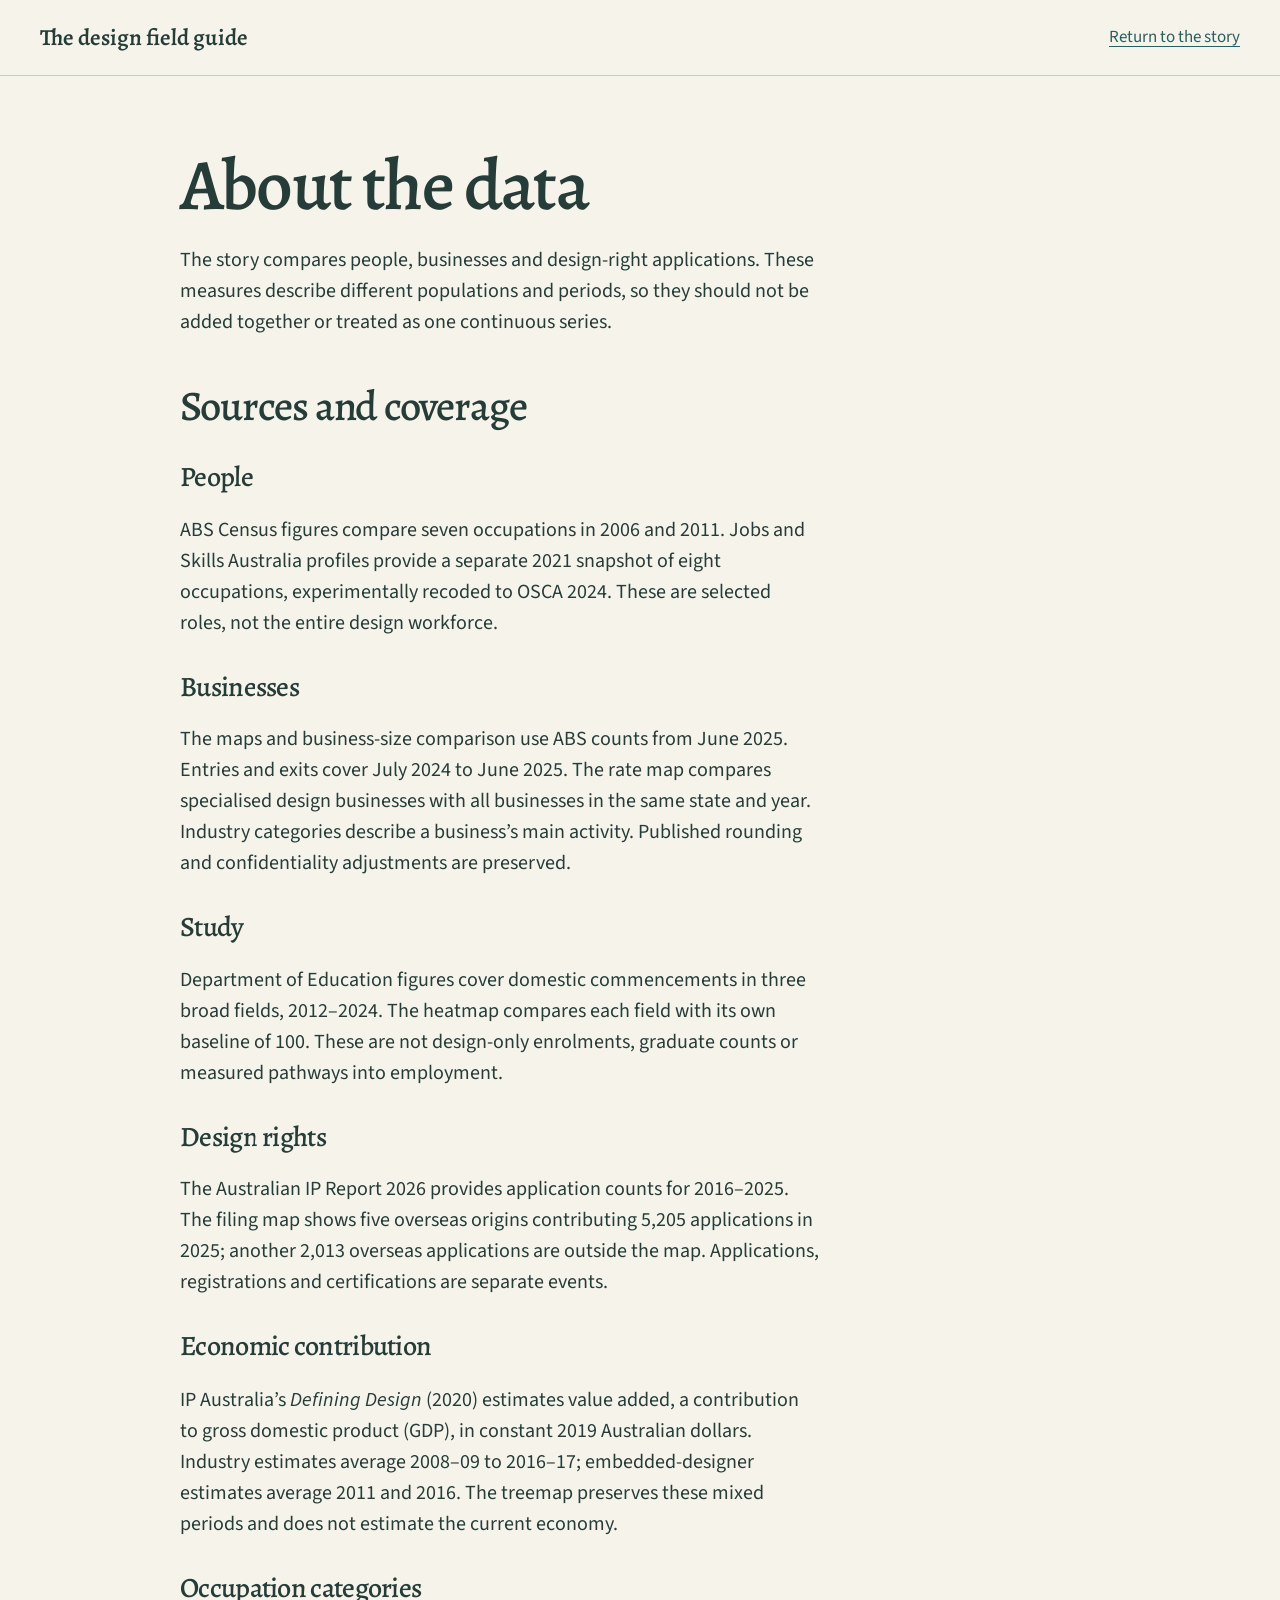
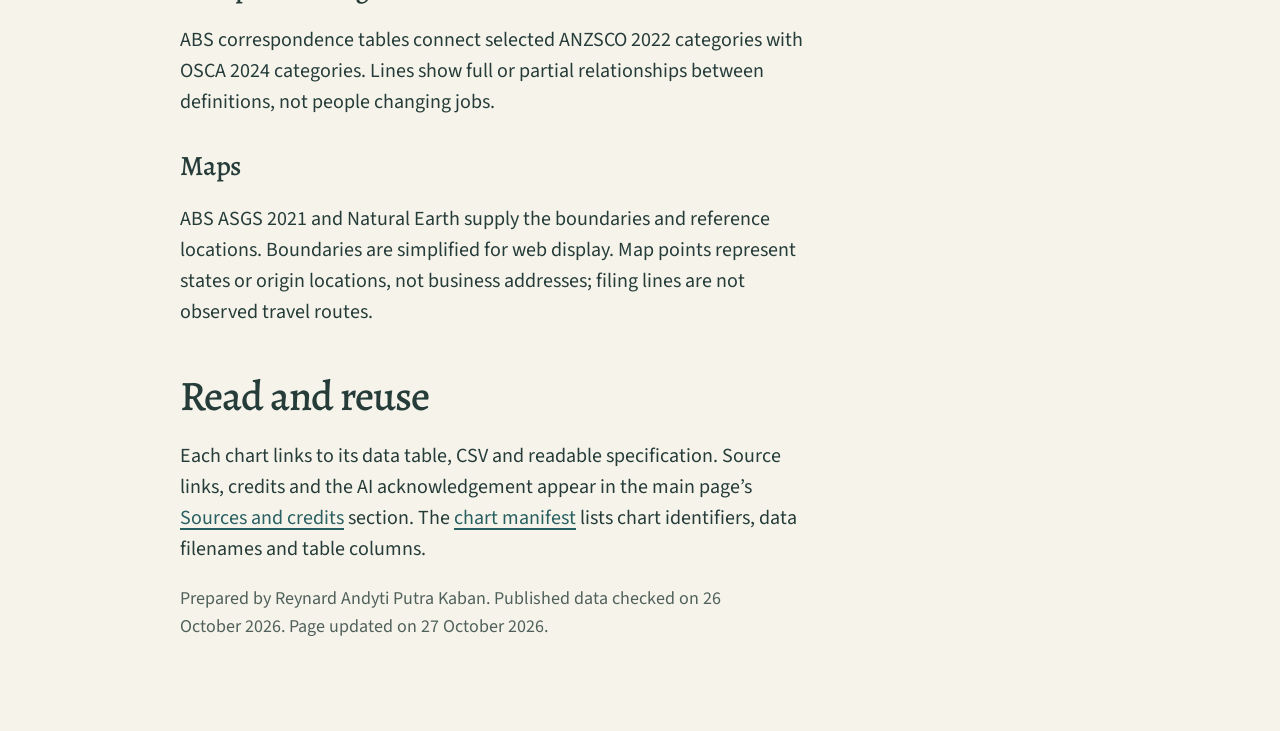
==== commit b89e7efb: "Clarify dataset periods and economic measure" ====
--- a/audit-summary.html
+++ b/audit-summary.html
@@ -1,5 +1,5 @@
 <!doctype html>
-<html lang="en"><head><meta charset="utf-8"><meta name="viewport" content="width=device-width,initial-scale=1"><title>About the data: Behind everyday design</title><link rel="stylesheet" href="styles.css?v=20261027-type-2"></head>
+<html lang="en"><head><meta charset="utf-8"><meta name="viewport" content="width=device-width,initial-scale=1"><title>About the data: Behind everyday design</title><link rel="stylesheet" href="styles.css?v=20261027-story-3"></head>
 <body><a class="skip" href="#about-data">Skip to the data notes</a><header class="masthead"><a class="brand" href="index.html">The design field guide</a><a href="index.html">Return to the story</a></header>
 <main id="about-data" class="methods data-guide">
 <h1>About the data</h1>
@@ -8,18 +8,18 @@
 <h3>People</h3>
 <p>ABS Census figures compare seven occupations in 2006 and 2011. Jobs and Skills Australia profiles provide a separate 2021 snapshot of eight occupations, experimentally recoded to OSCA 2024. These are selected roles, not the entire design workforce.</p>
 <h3>Businesses</h3>
-<p>ABS business counts describe June 2025. The rate map compares specialist-design businesses with all businesses in the same state and year. Industry categories describe a business’s main activity. Published rounding and confidentiality adjustments are preserved.</p>
+<p>The maps and business-size comparison use ABS counts from June 2025. Entries and exits cover July 2024 to June 2025. The rate map compares specialised design businesses with all businesses in the same state and year. Industry categories describe a business’s main activity. Published rounding and confidentiality adjustments are preserved.</p>
 <h3>Study</h3>
 <p>Department of Education figures cover domestic commencements in three broad fields, 2012–2024. The heatmap compares each field with its own baseline of 100. These are not design-only enrolments, graduate counts or measured pathways into employment.</p>
 <h3>Design rights</h3>
 <p>The Australian IP Report 2026 provides application counts for 2016–2025. The filing map shows five overseas origins contributing 5,205 applications in 2025; another 2,013 overseas applications are outside the map. Applications, registrations and certifications are separate events.</p>
 <h3>Economic contribution</h3>
-<p>IP Australia’s <em>Defining Design</em> (2020) provides a historical benchmark in constant 2019 Australian dollars. Industry estimates average 2008–09 to 2016–17; embedded-designer estimates average 2011 and 2016. The treemap preserves these mixed periods and does not estimate the current economy.</p>
+<p>IP Australia’s <em>Defining Design</em> (2020) estimates value added, a contribution to gross domestic product (GDP), in constant 2019 Australian dollars. Industry estimates average 2008–09 to 2016–17; embedded-designer estimates average 2011 and 2016. The treemap preserves these mixed periods and does not estimate the current economy.</p>
 <h3>Occupation categories</h3>
 <p>ABS correspondence tables connect selected ANZSCO 2022 categories with OSCA 2024 categories. Lines show full or partial relationships between definitions, not people changing jobs.</p>
 <h3>Maps</h3>
 <p>ABS ASGS 2021 and Natural Earth supply the boundaries and reference locations. Boundaries are simplified for web display. Map points represent states or origin locations, not business addresses; filing lines are not observed travel routes.</p>
 <h2>Read and reuse</h2>
-<p>Each chart links to its data table, CSV and readable specification. Source links, credits and the AI acknowledgement appear in the main page’s <a href="index.html#sources">Sources and credits</a> section. Dataset references and chart files are listed in the <a href="chart-manifest.json">chart manifest</a>.</p>
-<p class="quiet">Prepared by Reynard Andyti Putra Kaban. Published data checked on 26 October 2026.</p>
+<p>Each chart links to its data table, CSV and readable specification. Source links, credits and the AI acknowledgement appear in the main page’s <a href="index.html#sources">Sources and credits</a> section. The <a href="chart-manifest.json">chart manifest</a> lists chart identifiers, data filenames and table columns.</p>
+<p class="quiet">Prepared by Reynard Andyti Putra Kaban. Published data checked on <time datetime="2026-10-26">26 October 2026</time>. Page updated on <time datetime="2026-10-27">27 October 2026</time>.</p>
 </main></body></html>
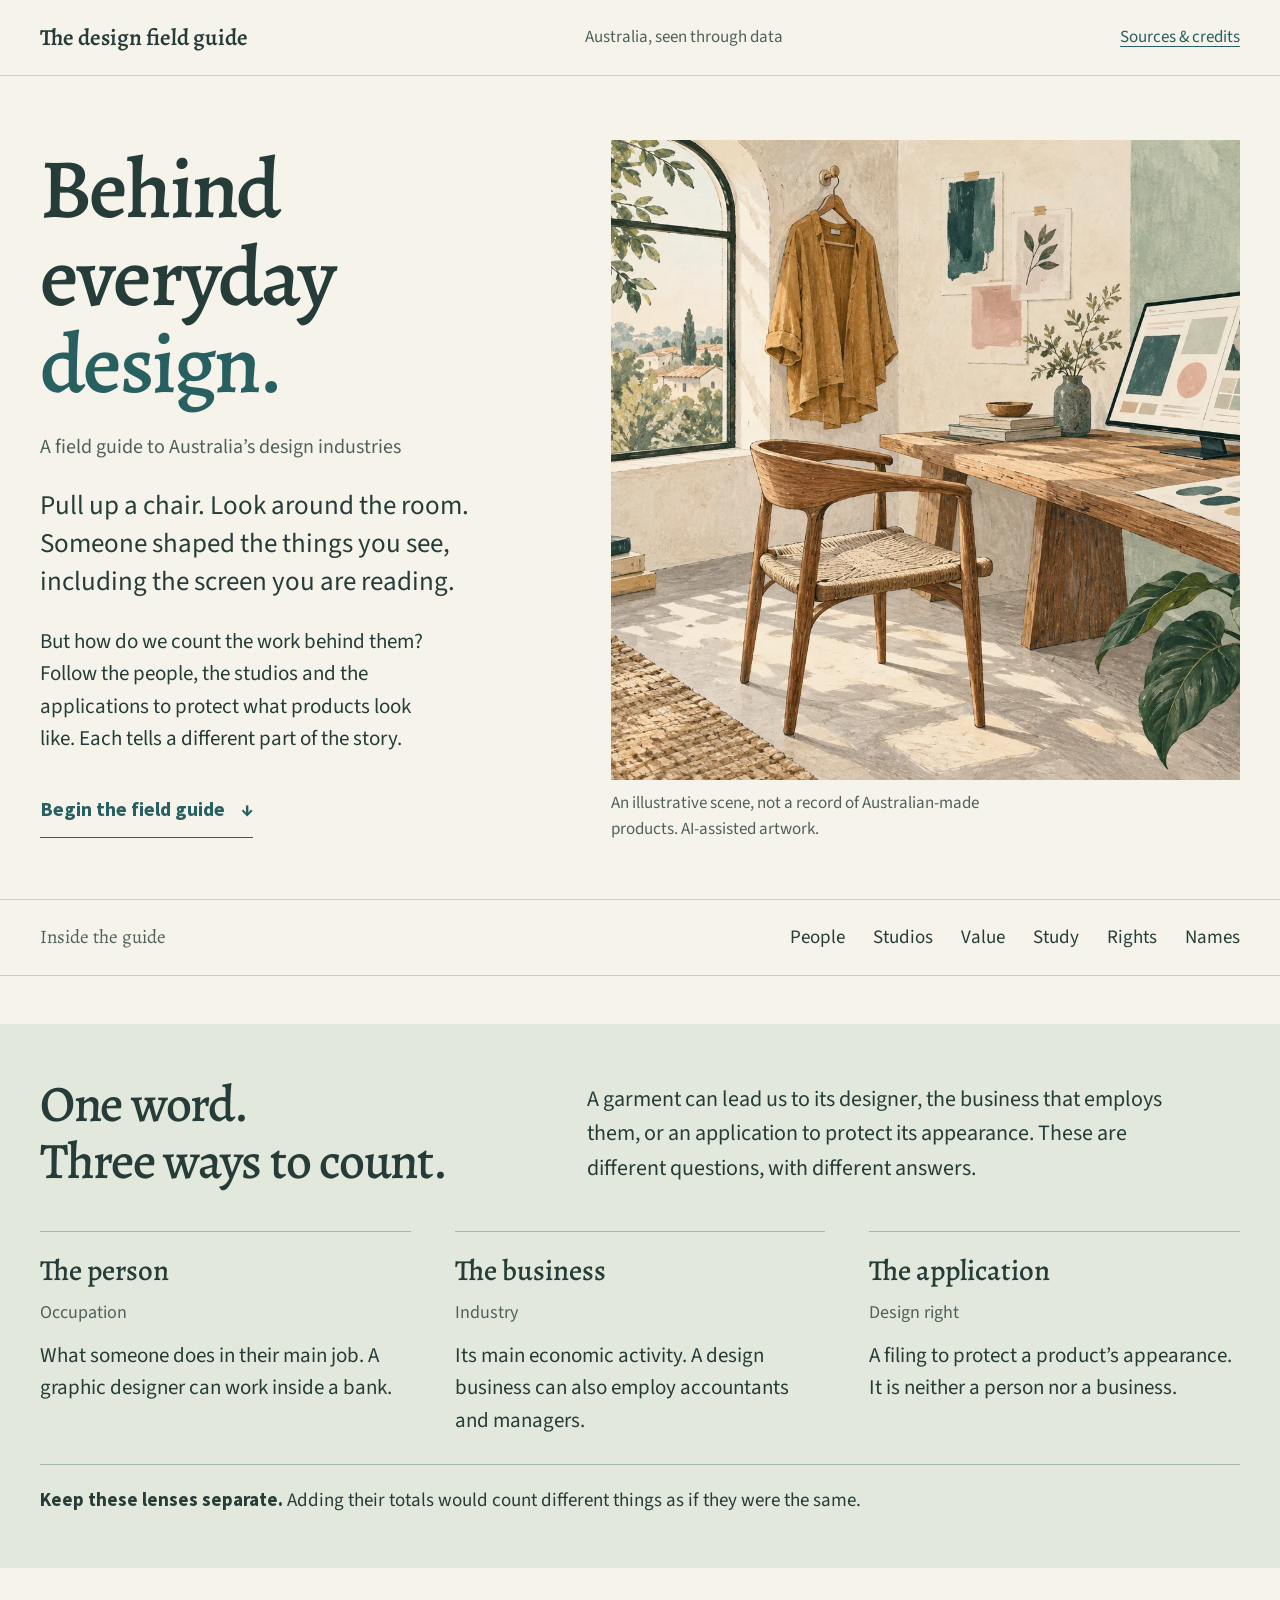
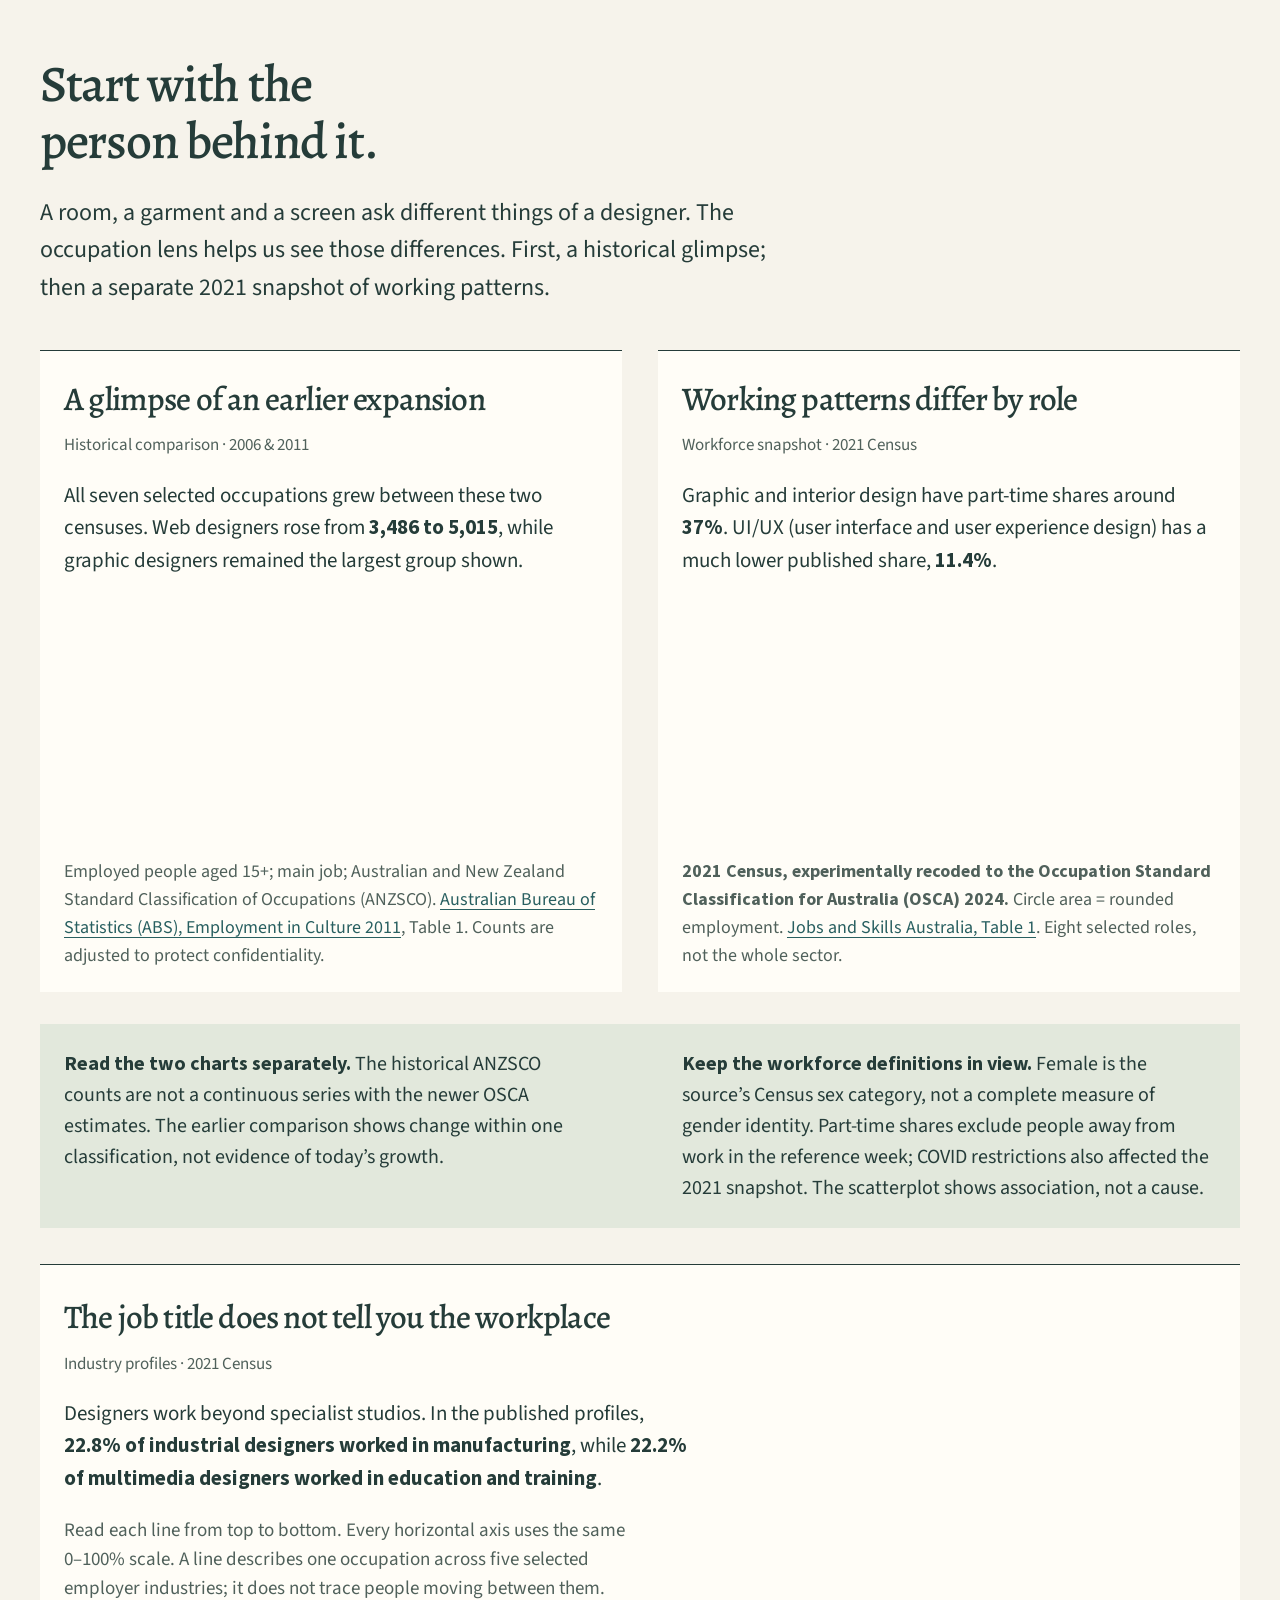
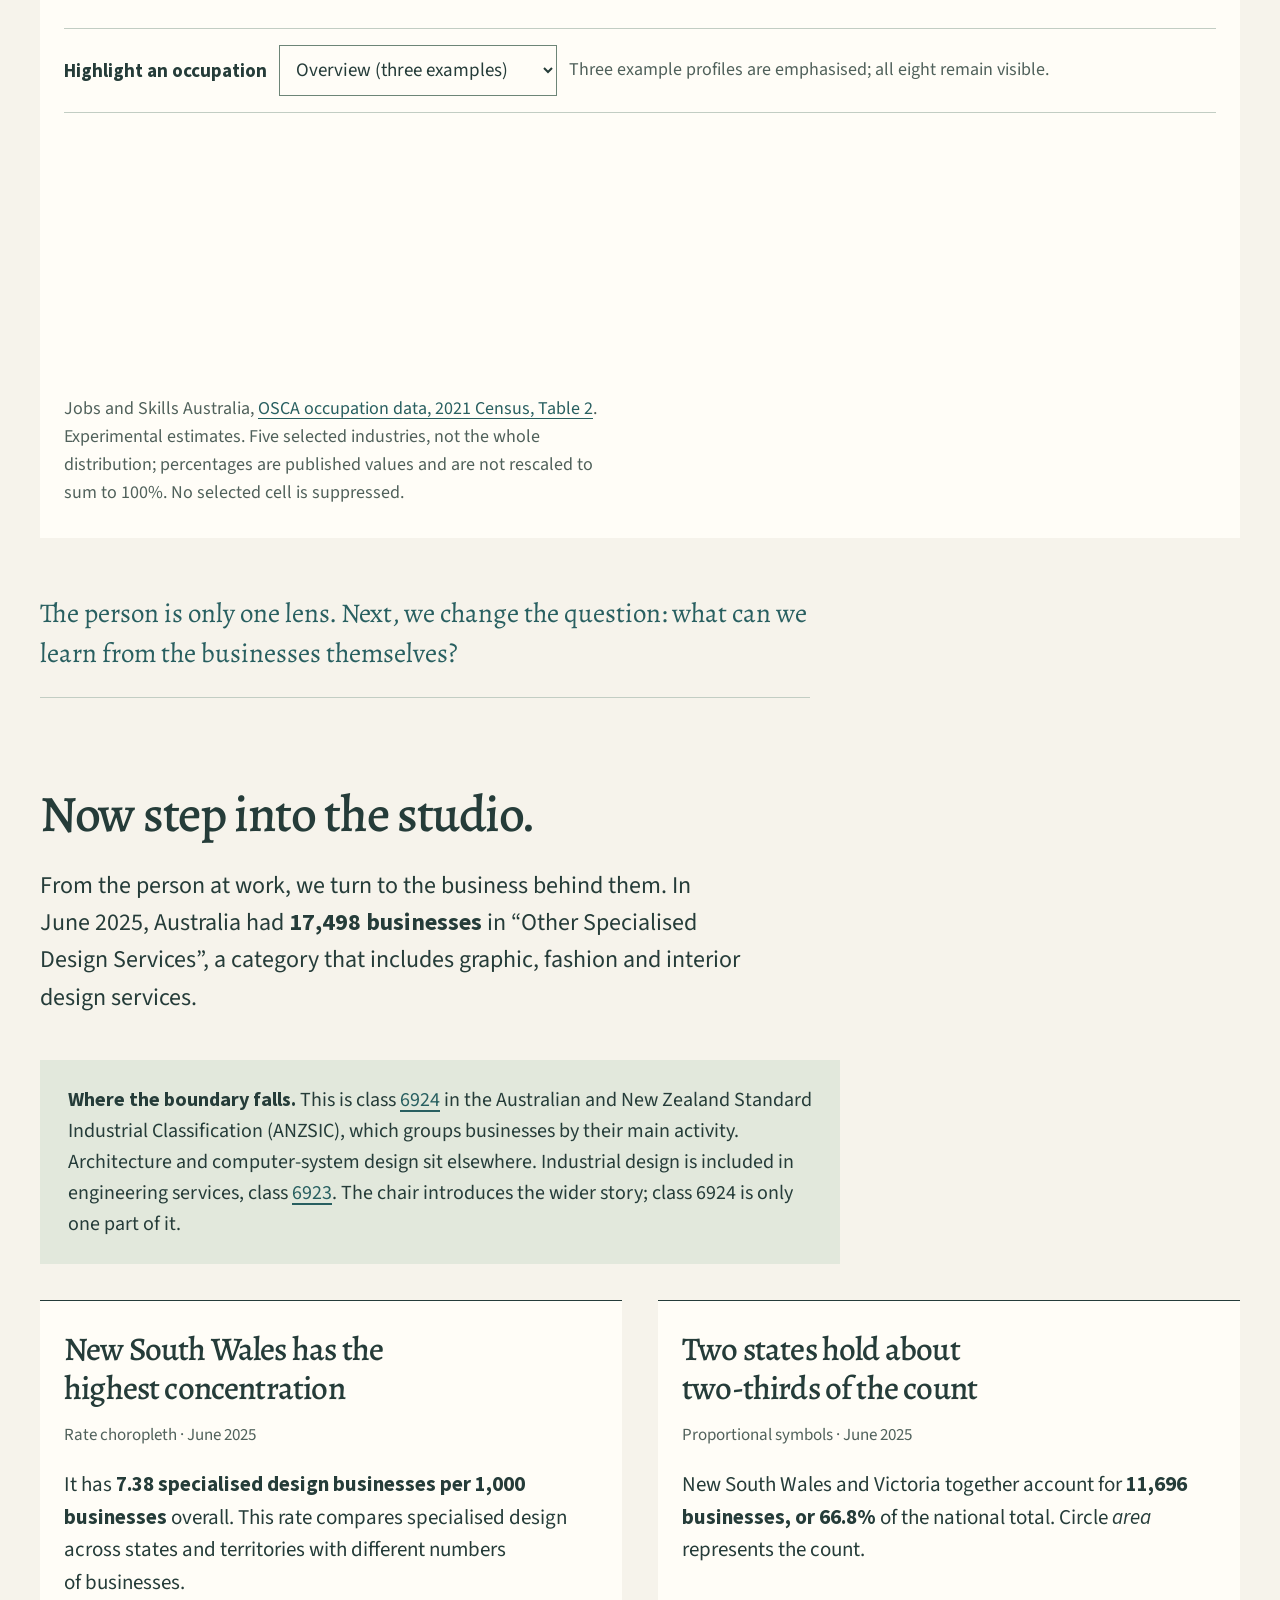
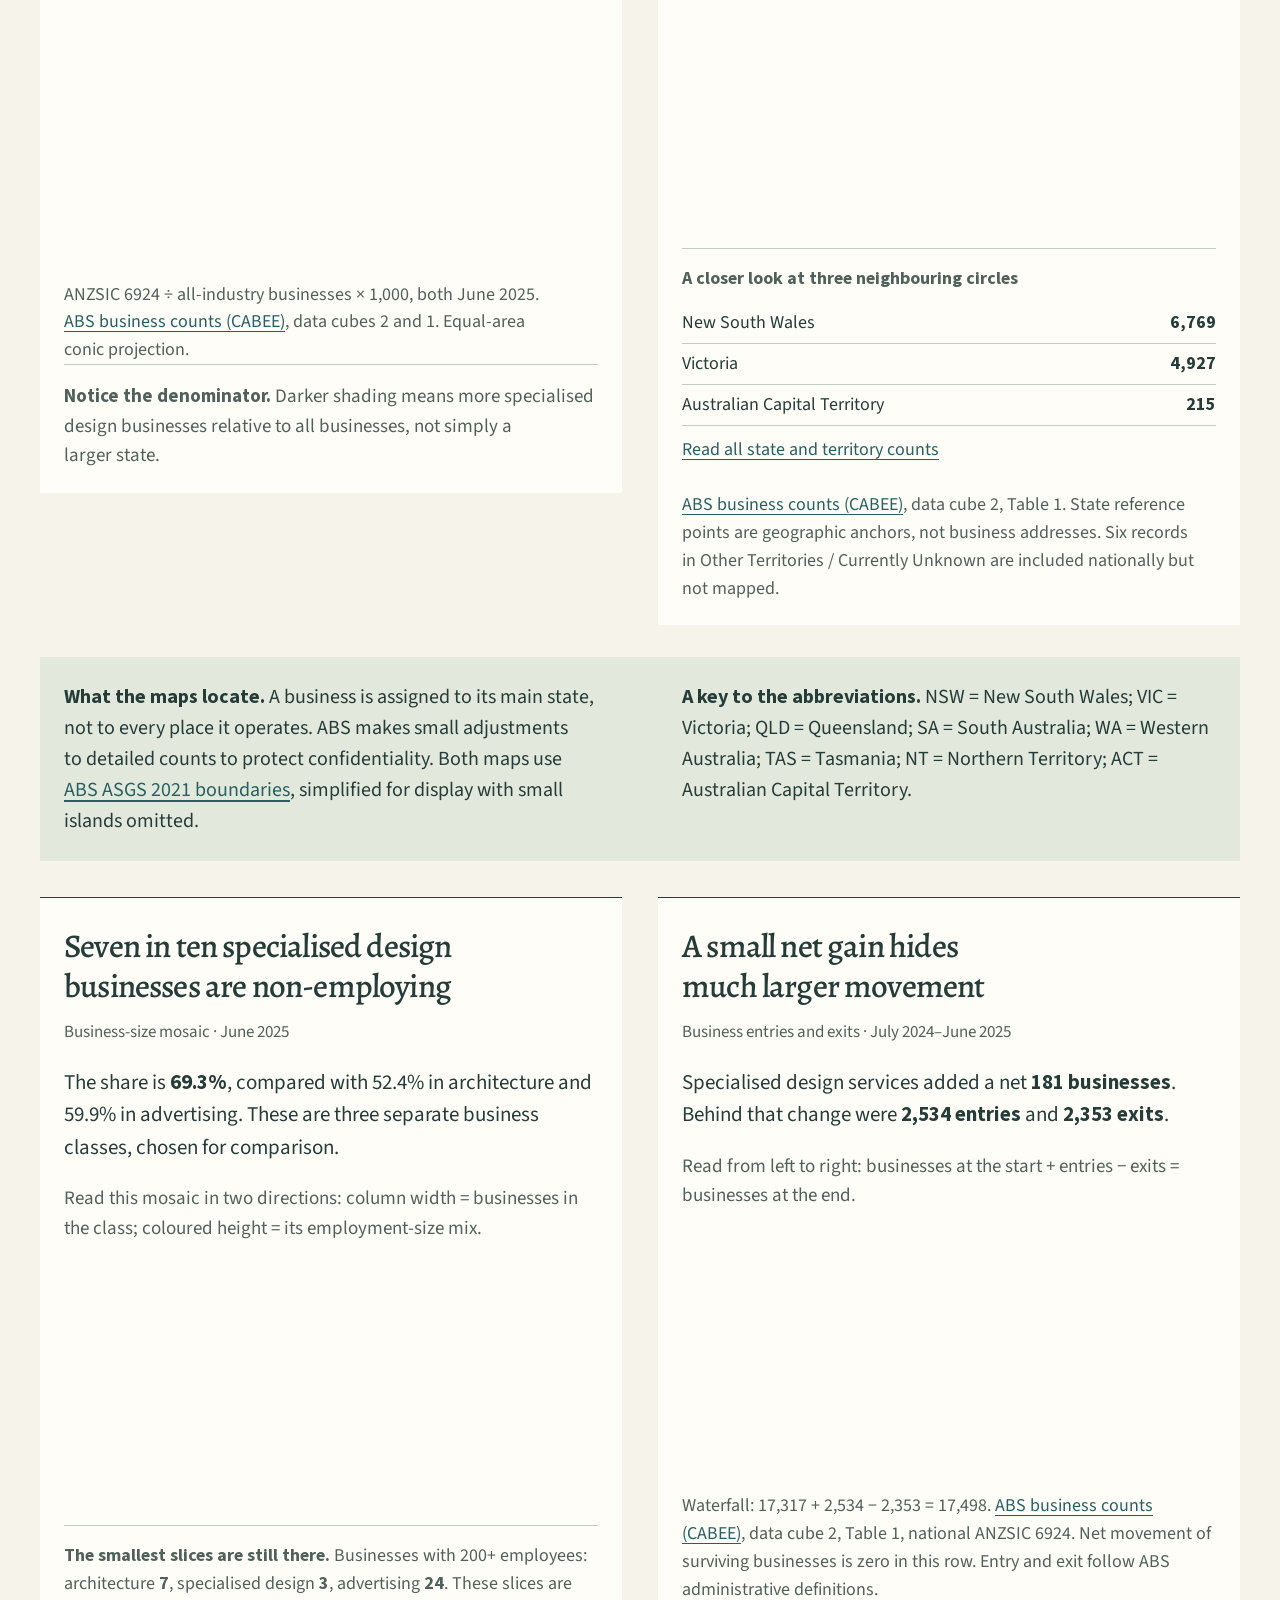
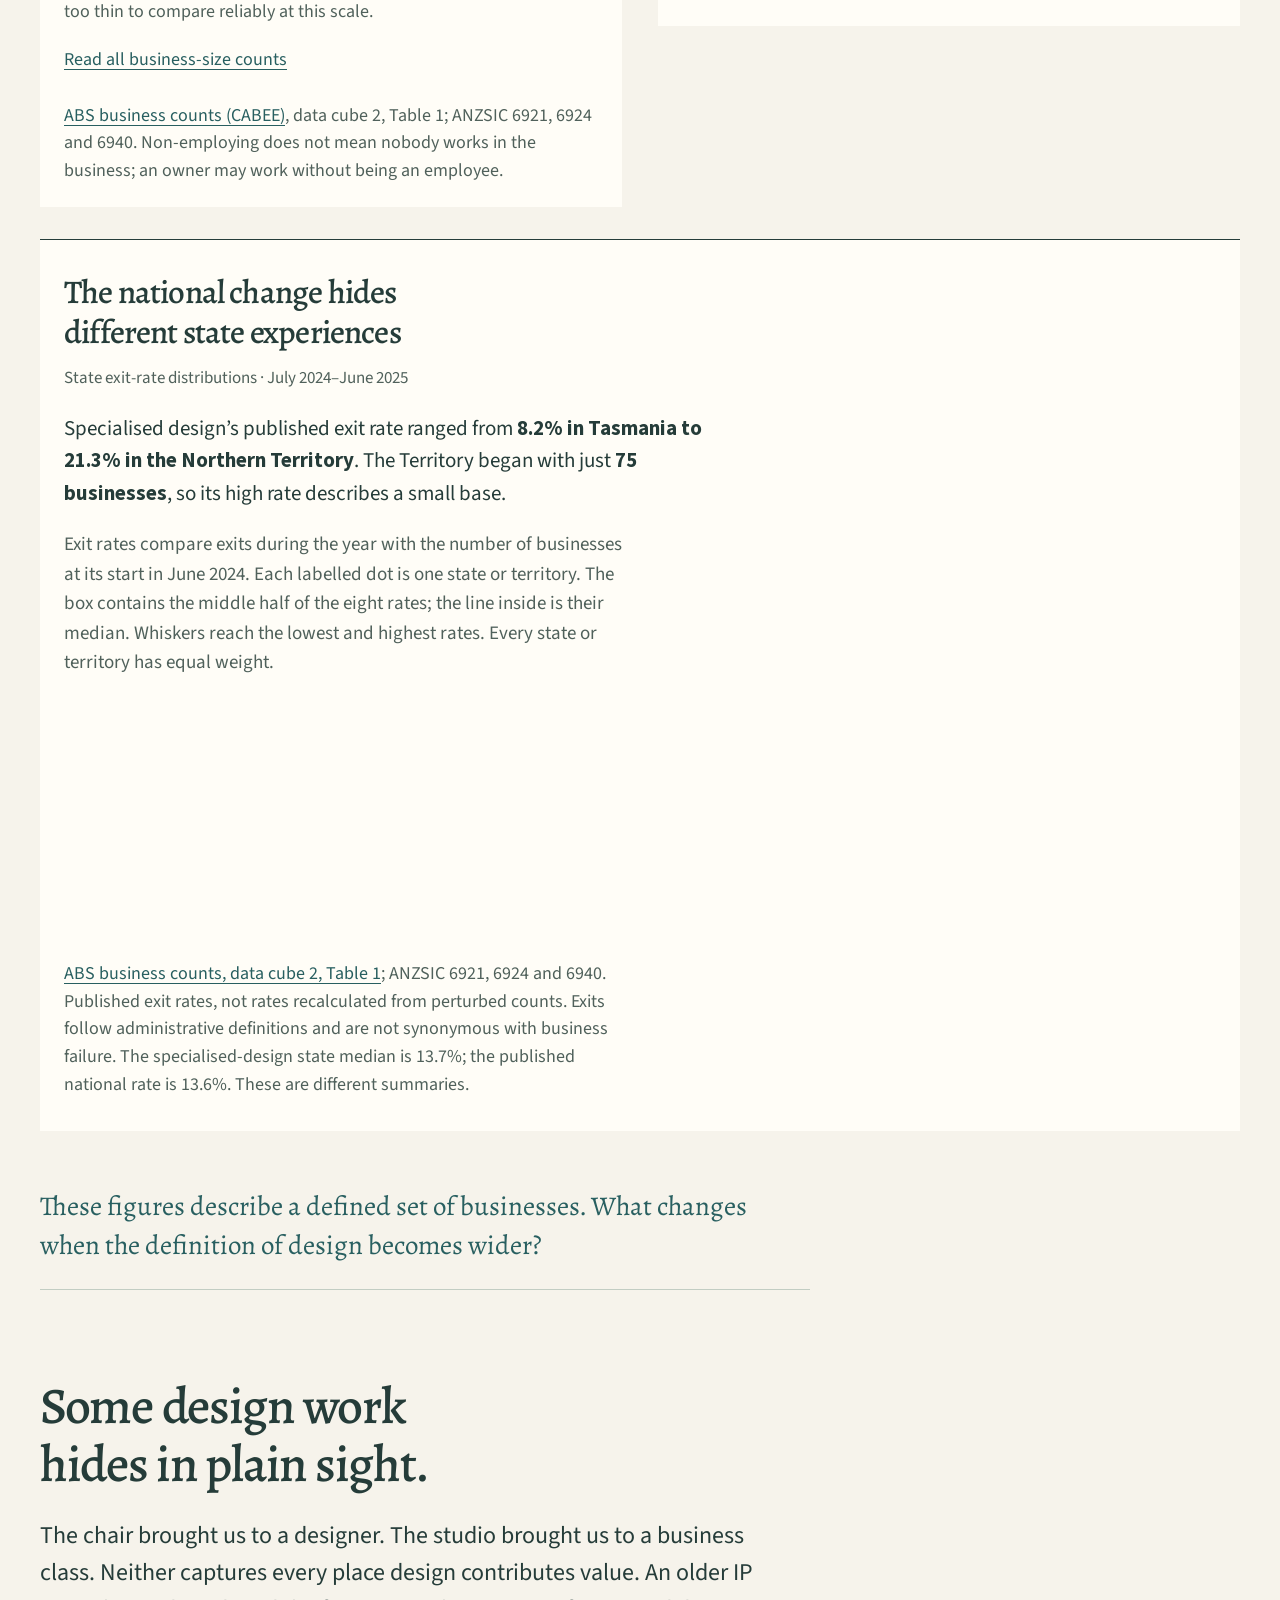
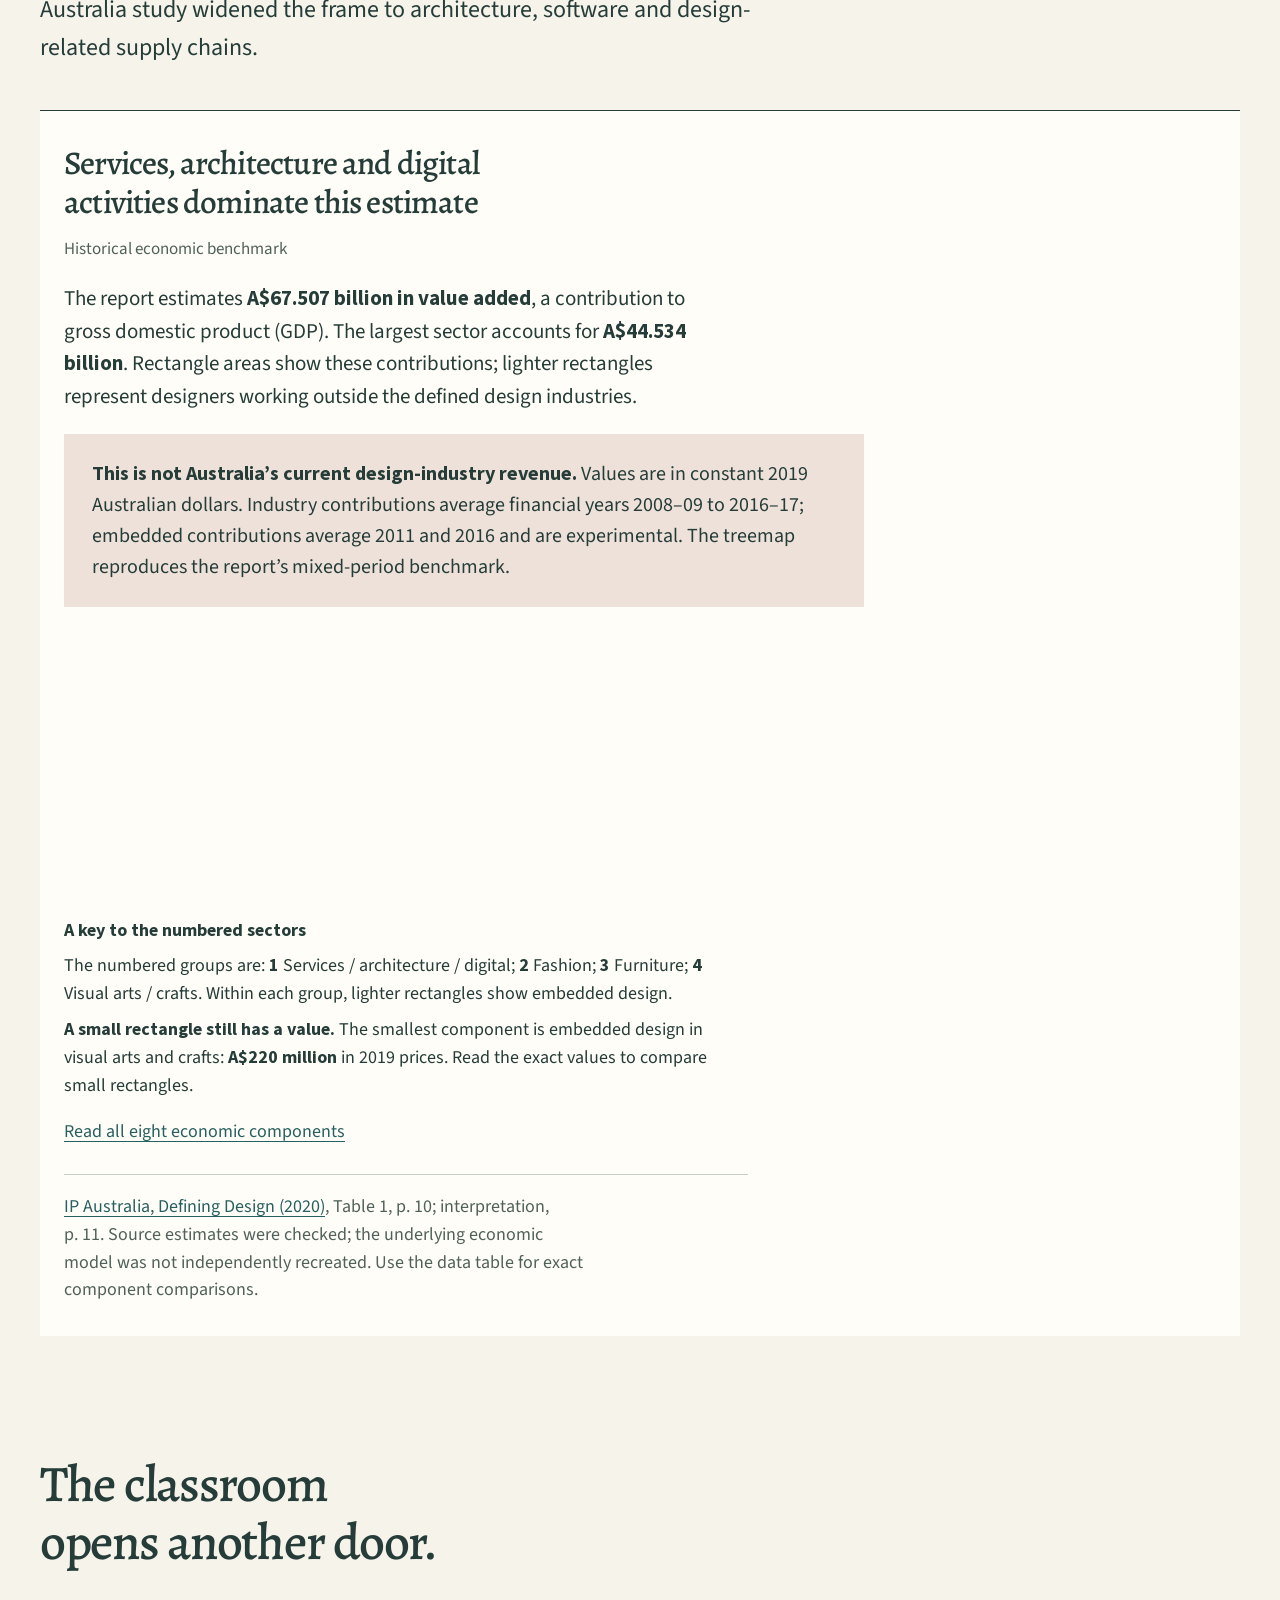
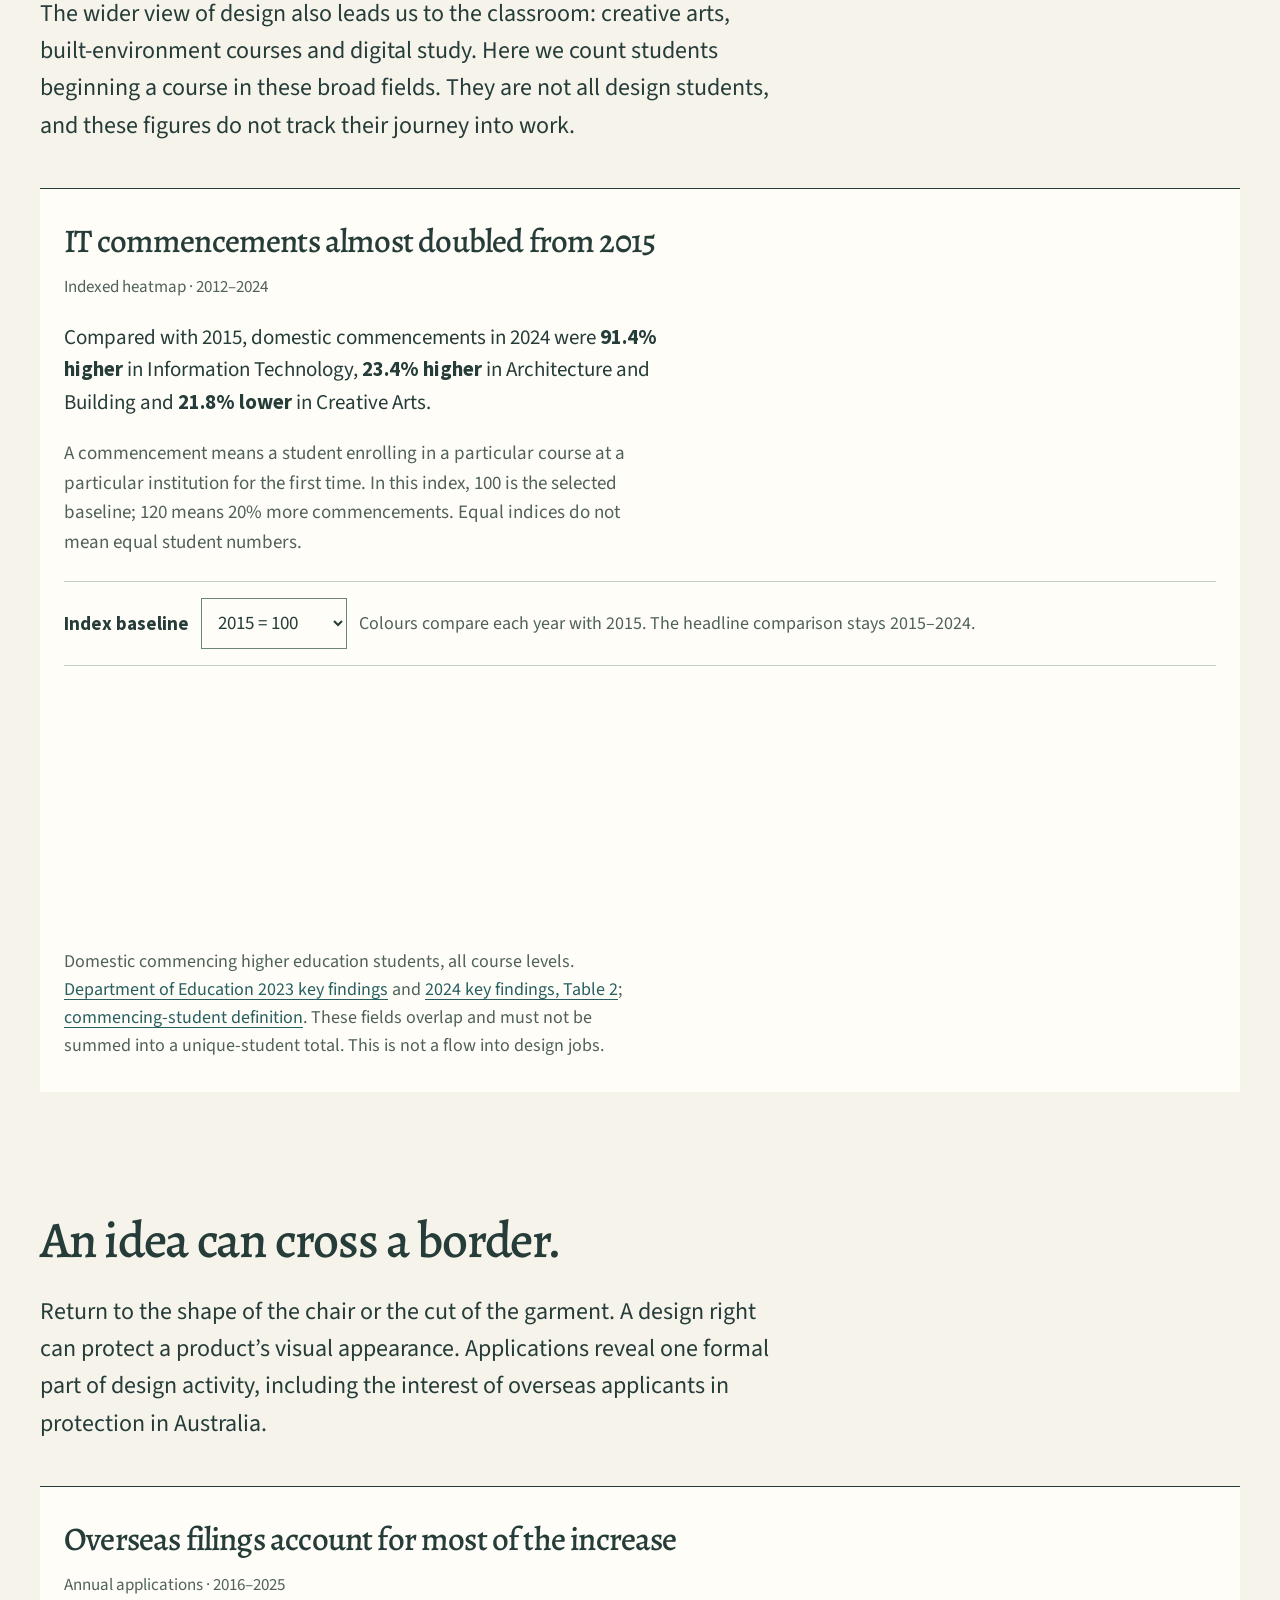
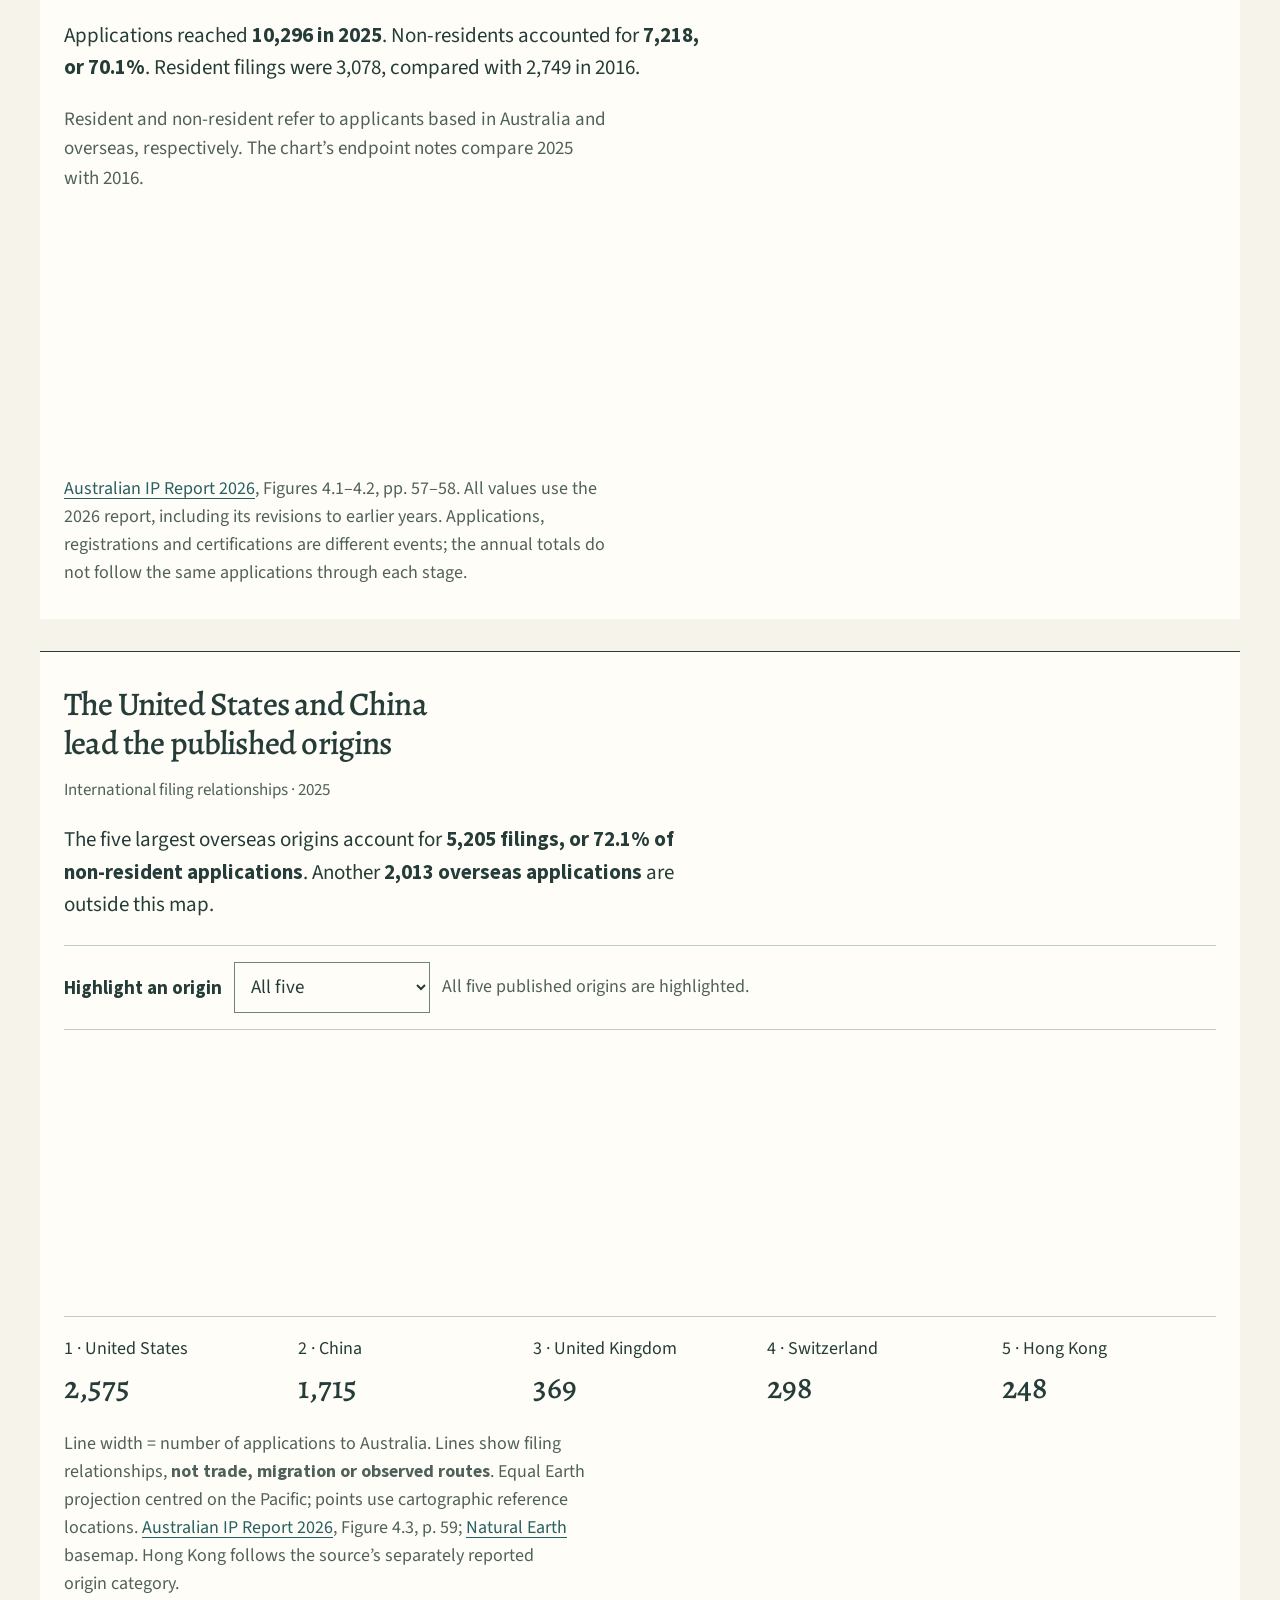
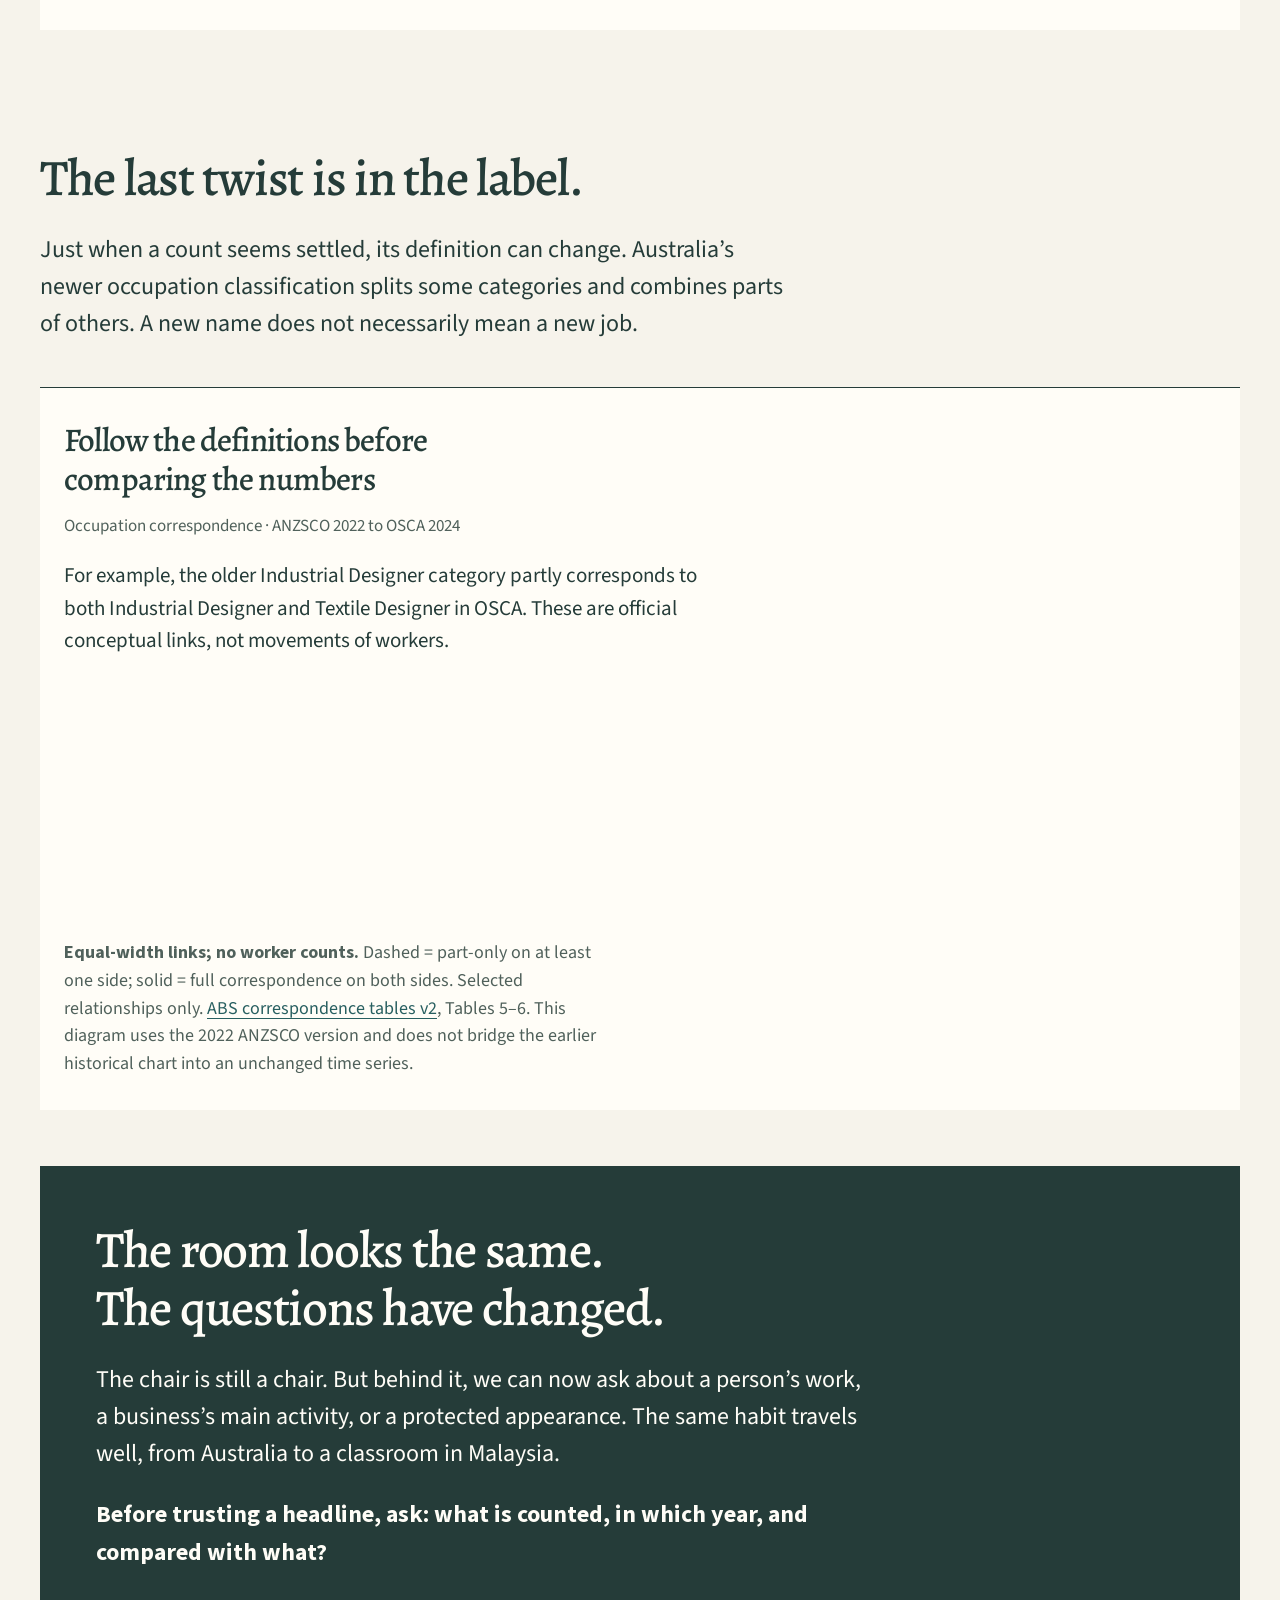
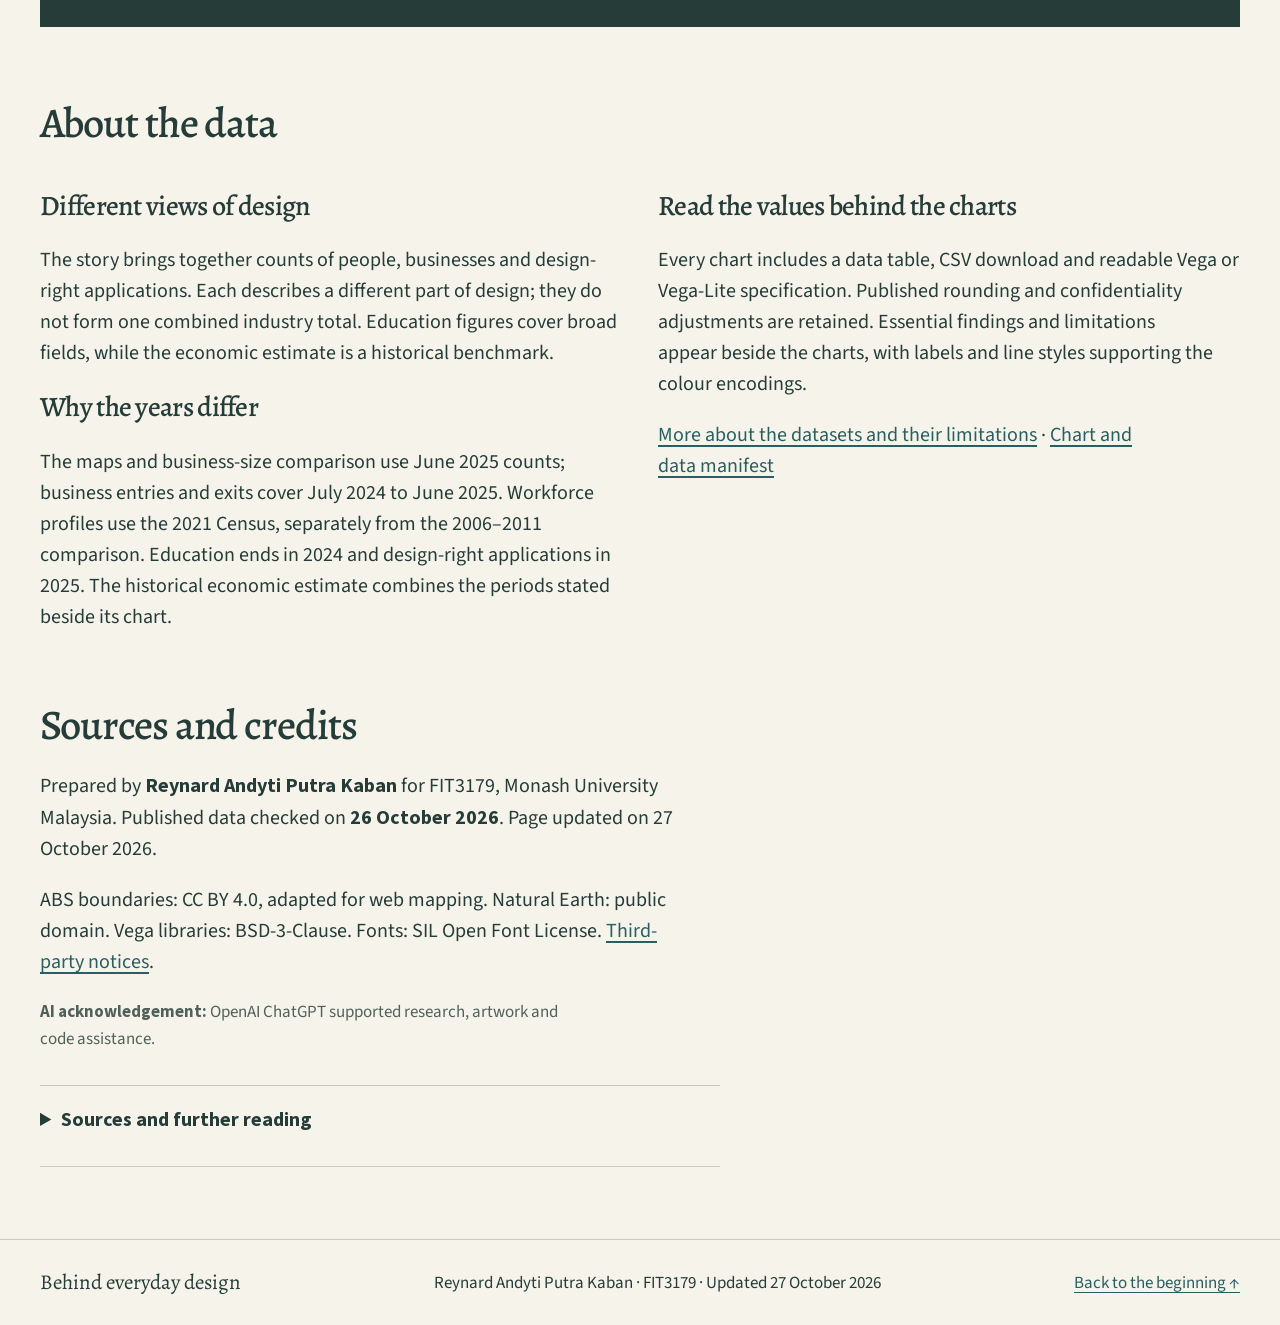
==== commit 1c6da5a6: "Keep data notes links within the main story" ====
--- a/audit-summary.html
+++ b/audit-summary.html
@@ -1,25 +1,2 @@
 <!doctype html>
-<html lang="en"><head><meta charset="utf-8"><meta name="viewport" content="width=device-width,initial-scale=1"><title>About the data: Behind everyday design</title><link rel="stylesheet" href="styles.css?v=20261027-story-3"></head>
-<body><a class="skip" href="#about-data">Skip to the data notes</a><header class="masthead"><a class="brand" href="index.html">The design field guide</a><a href="index.html">Return to the story</a></header>
-<main id="about-data" class="methods data-guide">
-<h1>About the data</h1>
-<p>The story compares people, businesses and design-right applications. These measures describe different populations and periods, so they should not be added together or treated as one continuous series.</p>
-<h2>Sources and coverage</h2>
-<h3>People</h3>
-<p>ABS Census figures compare seven occupations in 2006 and 2011. Jobs and Skills Australia profiles provide a separate 2021 snapshot of eight occupations, experimentally recoded to OSCA 2024. These are selected roles, not the entire design workforce.</p>
-<h3>Businesses</h3>
-<p>The maps and business-size comparison use ABS counts from June 2025. Entries and exits cover July 2024 to June 2025. The rate map compares specialised design businesses with all businesses in the same state and year. Industry categories describe a business’s main activity. Published rounding and confidentiality adjustments are preserved.</p>
-<h3>Study</h3>
-<p>Department of Education figures cover domestic commencements in three broad fields, 2012–2024. The heatmap compares each field with its own baseline of 100. These are not design-only enrolments, graduate counts or measured pathways into employment.</p>
-<h3>Design rights</h3>
-<p>The Australian IP Report 2026 provides application counts for 2016–2025. The filing map shows five overseas origins contributing 5,205 applications in 2025; another 2,013 overseas applications are outside the map. Applications, registrations and certifications are separate events.</p>
-<h3>Economic contribution</h3>
-<p>IP Australia’s <em>Defining Design</em> (2020) estimates value added, a contribution to gross domestic product (GDP), in constant 2019 Australian dollars. Industry estimates average 2008–09 to 2016–17; embedded-designer estimates average 2011 and 2016. The treemap preserves these mixed periods and does not estimate the current economy.</p>
-<h3>Occupation categories</h3>
-<p>ABS correspondence tables connect selected ANZSCO 2022 categories with OSCA 2024 categories. Lines show full or partial relationships between definitions, not people changing jobs.</p>
-<h3>Maps</h3>
-<p>ABS ASGS 2021 and Natural Earth supply the boundaries and reference locations. Boundaries are simplified for web display. Map points represent states or origin locations, not business addresses; filing lines are not observed travel routes.</p>
-<h2>Read and reuse</h2>
-<p>Each chart links to its data table, CSV and readable specification. Source links, credits and the AI acknowledgement appear in the main page’s <a href="index.html#sources">Sources and credits</a> section. The <a href="chart-manifest.json">chart manifest</a> lists chart identifiers, data filenames and table columns.</p>
-<p class="quiet">Prepared by Reynard Andyti Putra Kaban. Published data checked on <time datetime="2026-10-26">26 October 2026</time>. Page updated on <time datetime="2026-10-27">27 October 2026</time>.</p>
-</main></body></html>
+<html lang="en"><head><meta charset="utf-8"><meta name="viewport" content="width=device-width,initial-scale=1"><meta http-equiv="refresh" content="0; url=./#data-notes"><title>Data notes: Behind everyday design</title><link rel="canonical" href="https://rkaban-personal.github.io/FIT3179-Australias-Design-Industries/#data-notes"><link rel="icon" href="assets/design-mark.svg" type="image/svg+xml"><link rel="stylesheet" href="styles.css?v=20261027-notes-1"></head><body><main class="methods data-guide"><h1>About the data</h1><p>The data notes now sit alongside the story. <a href="./#data-notes">Read the coverage, sources and limitations in the field guide</a>.</p></main></body></html>
--- a/styles.css
+++ b/styles.css
@@ -37,3 +37,44 @@
 p,figcaption,dd,li{text-wrap:pretty}
 .mosaic-label-key{display:none}
 @media(max-width:400px){.mosaic-label-key{display:block}}
+
+/* The colophon collects supporting material without leaving the story. */
+.brand{display:flex;align-items:center;gap:12px}
+.brand-mark{display:block;flex:none;width:40px;height:40px}
+.notes-heading{display:grid;grid-template-columns:minmax(0,.85fr) minmax(0,1.35fr);gap:64px;align-items:start;margin-bottom:36px}
+.notes-heading h2,.notes-heading p{margin:0}
+.notes-heading p{max-width:46ch;color:var(--muted)}
+.notes-layout{display:grid;grid-template-columns:minmax(0,.85fr) minmax(0,1.35fr);gap:64px;align-items:start}
+.colophon{border-top:1px solid var(--line);padding-top:24px;min-width:0}
+.methods .colophon h3{margin:0 0 16px;font-size:30px}
+.colophon p{max-width:44ch;margin:0 0 24px}
+.byline{line-height:1.65}
+.publication-dates{font-size:18px;margin:28px 0}
+.publication-dates>div{display:flex;flex-wrap:wrap;justify-content:space-between;gap:4px 18px;padding:9px 0;border-bottom:1px solid var(--line)}
+.publication-dates dt{color:var(--muted)}
+.publication-dates dd{margin:0;font-variant-numeric:tabular-nums}
+.field-note-folds{min-width:0;border-top:1px solid var(--line)}
+.field-note{border-bottom:1px solid var(--line);scroll-margin-top:24px}
+.field-note>summary{cursor:pointer;min-height:64px;padding:20px 0;font:500 28px/1.25 var(--heading);color:var(--ink)}
+.field-note>summary:hover{color:var(--accent)}
+.field-note>summary::marker{font-size:.6em;color:var(--accent)}
+.detail-body{padding:0 0 24px;font-size:19px;line-height:1.6;overflow-wrap:anywhere}
+.detail-body>p{margin:0 0 20px;max-width:68ch}
+.detail-body>p:last-child{margin-bottom:0}
+.methods .detail-body h3{font:700 20px/1.4 var(--body);margin:28px 0 8px}
+.detail-body ol,.detail-body ul{padding-left:24px;margin:0 0 22px}
+.detail-body li{margin-bottom:16px}
+.sketch-toolbar{display:flex;align-items:center;flex-wrap:wrap;gap:16px 24px;margin:24px 0 12px;font-size:18px}
+.sketch-toolbar button{min-height:48px;padding:10px 16px;border:1px solid var(--accent);border-radius:0;background:var(--sage);color:var(--ink);font:700 18px/1.4 var(--body);cursor:pointer}
+.sketch-toolbar button:hover{background:var(--ink);color:var(--plate)}
+.sketch-toolbar button:focus-visible{outline:3px solid var(--ochre);outline-offset:5px}
+.sketch-toolbar a{padding:10px 0}
+.sketch-figure{margin:20px 0 24px}
+.sketch-viewport{max-width:100%;border:1px solid var(--line);background:var(--plate)}
+.sketch-viewport img{display:block;width:100%;height:auto}
+.sketch-viewport.is-enlarged{overflow:auto;max-height:75vh;overscroll-behavior:contain}
+.sketch-viewport.is-enlarged img{width:1500px;max-width:none}
+.sketch-description>summary{color:var(--accent);font-weight:700;cursor:pointer;min-height:44px;padding:8px 0}
+.sketch-description ul{margin-top:16px}
+@media(max-width:900px){.notes-heading,.notes-layout{grid-template-columns:1fr;gap:28px}.notes-heading{margin-bottom:32px}.colophon p{max-width:60ch}.publication-dates{max-width:440px}.notes-layout{gap:36px}}
+@media(max-width:520px){.brand{max-width:none;flex:1;gap:9px}.brand-mark{width:34px;height:34px}.brand span{max-width:145px}.masthead{gap:14px}.masthead>a:last-child{flex:none;max-width:86px}.field-note>summary{font-size:26px}.methods .colophon h3{font-size:28px}.detail-body{font-size:19px}}
